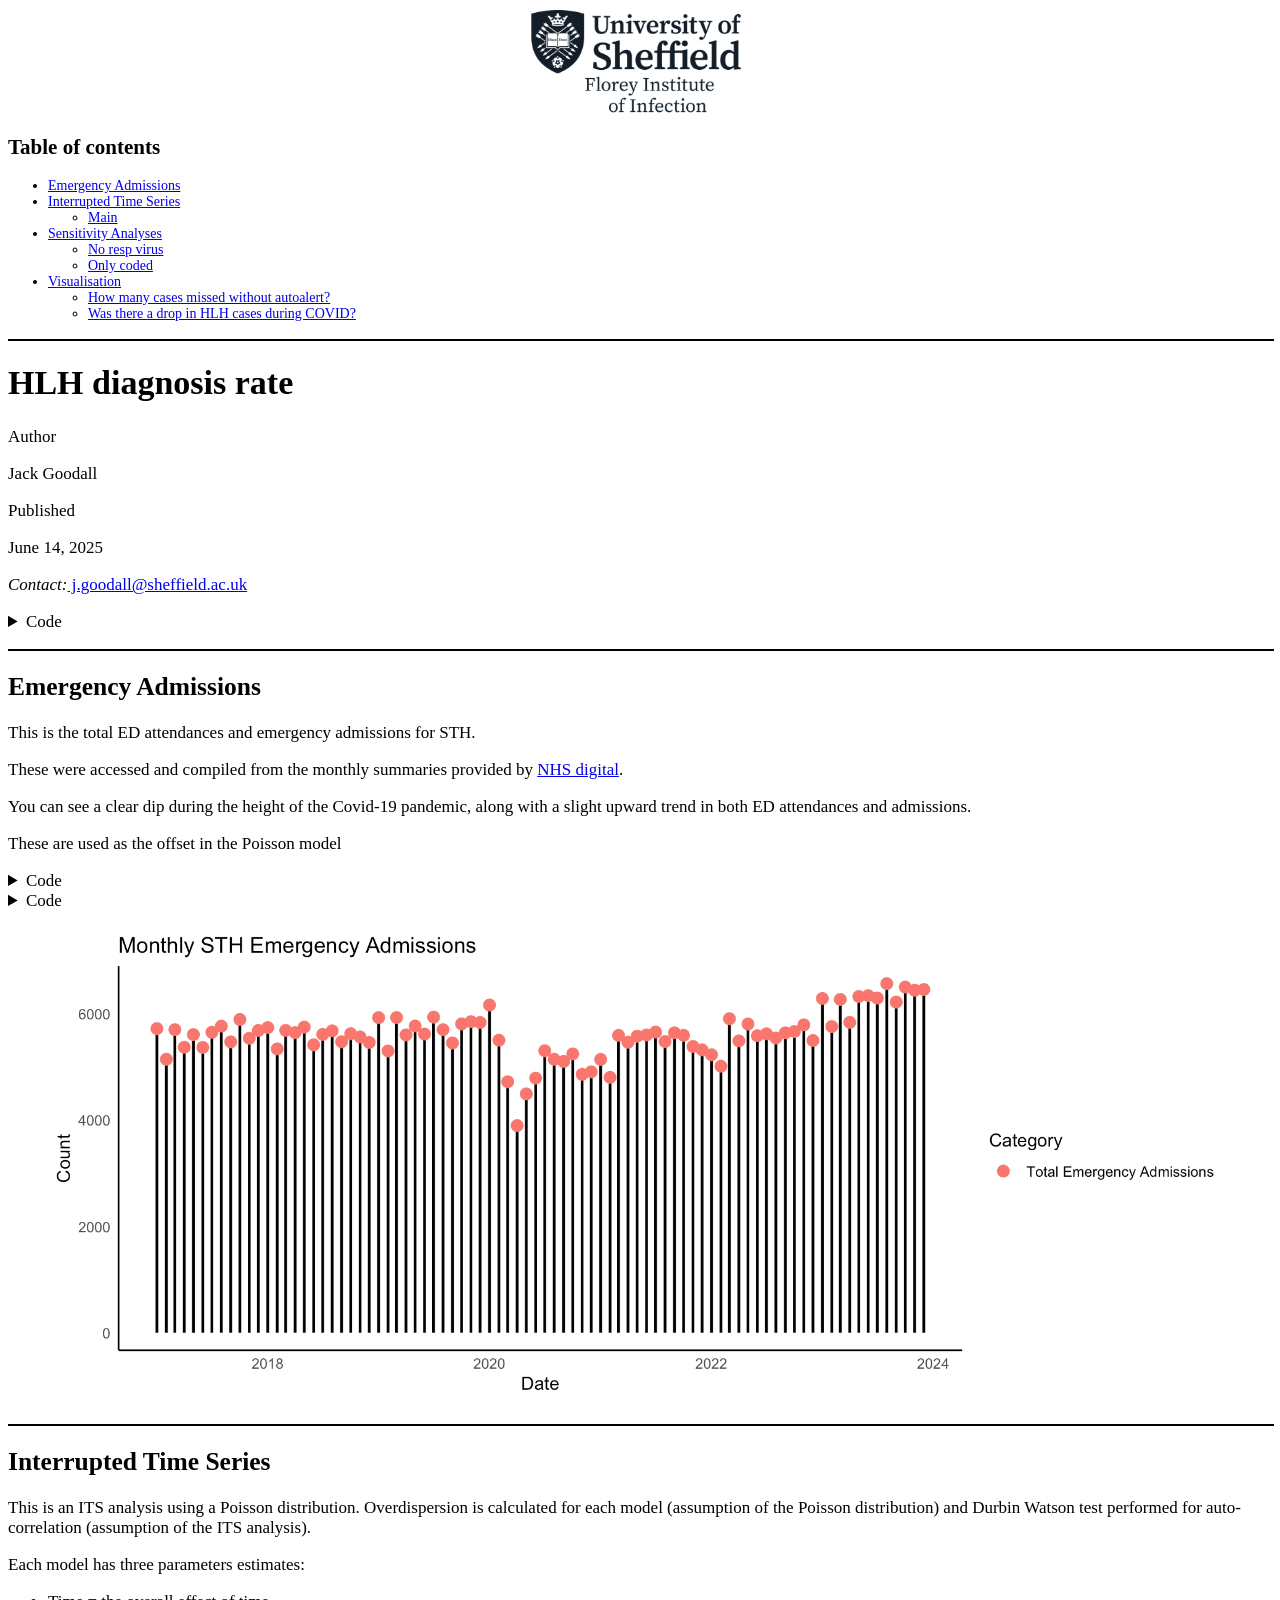
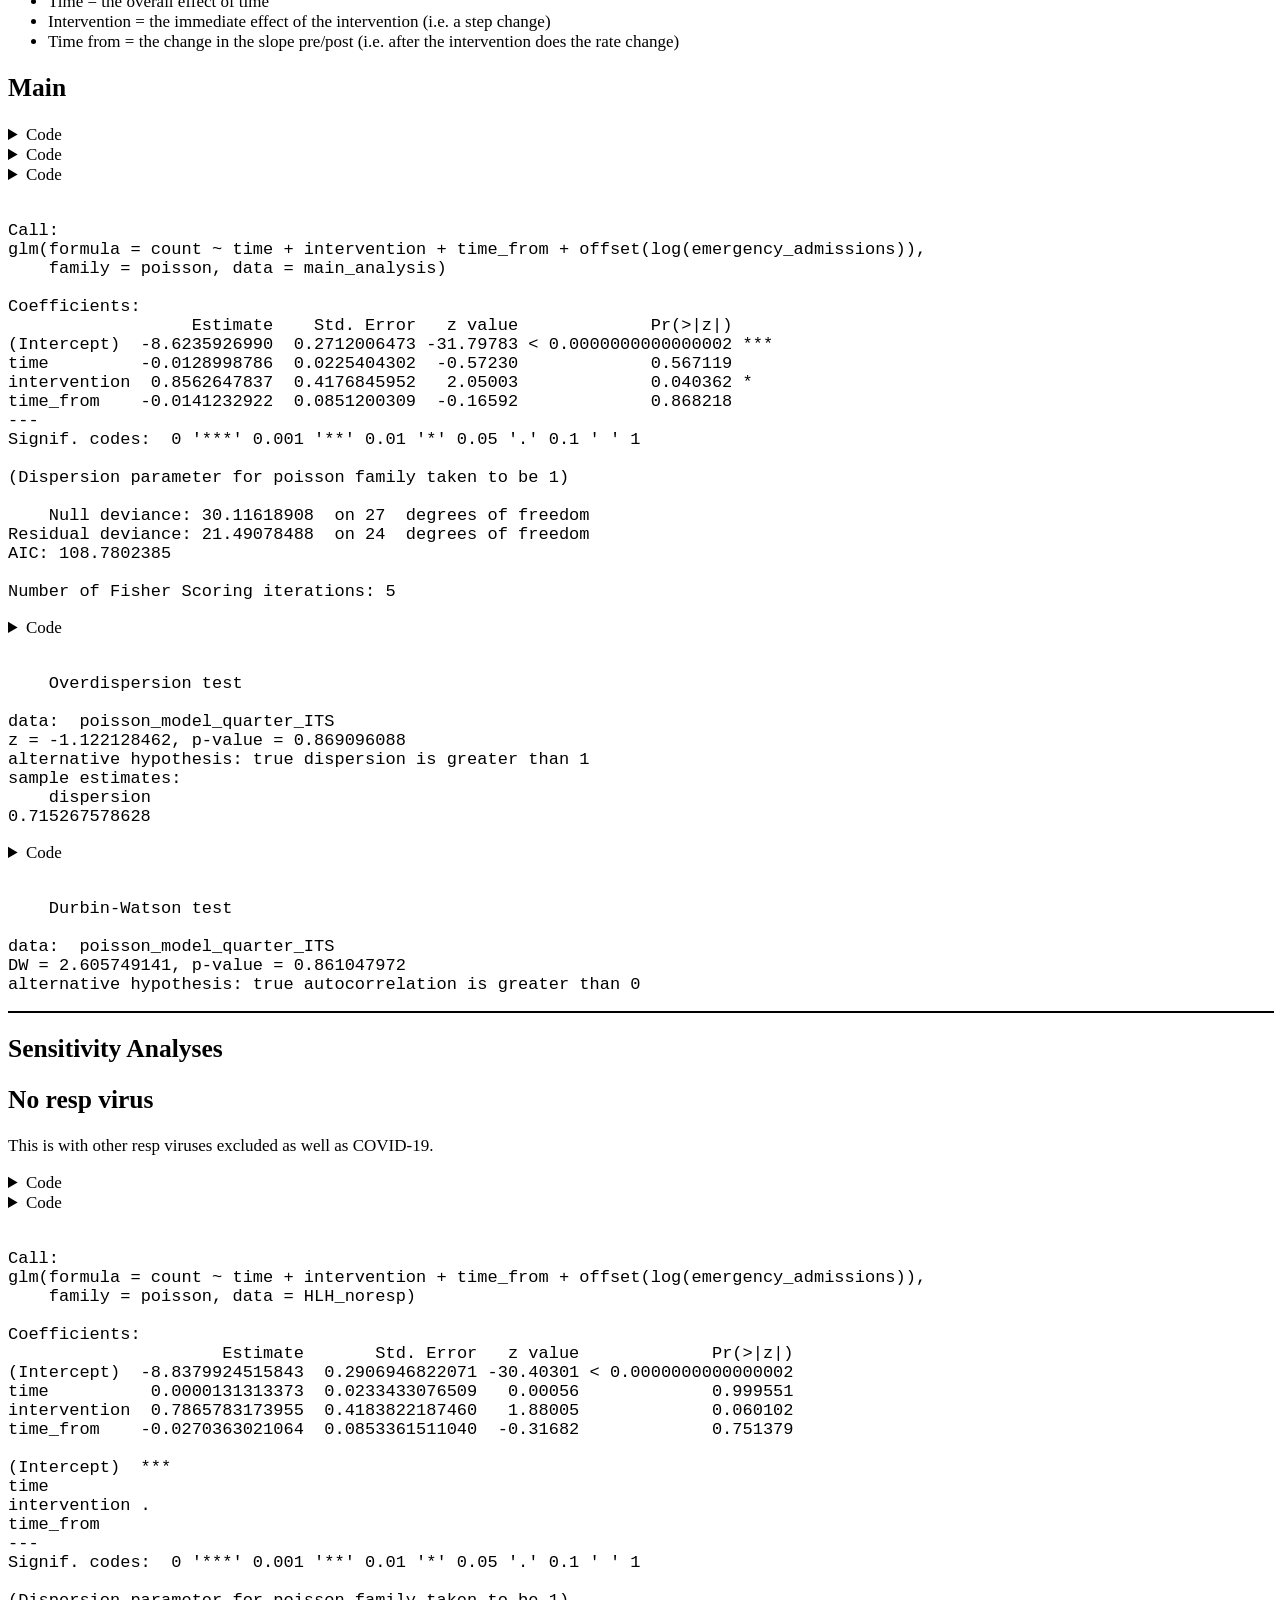
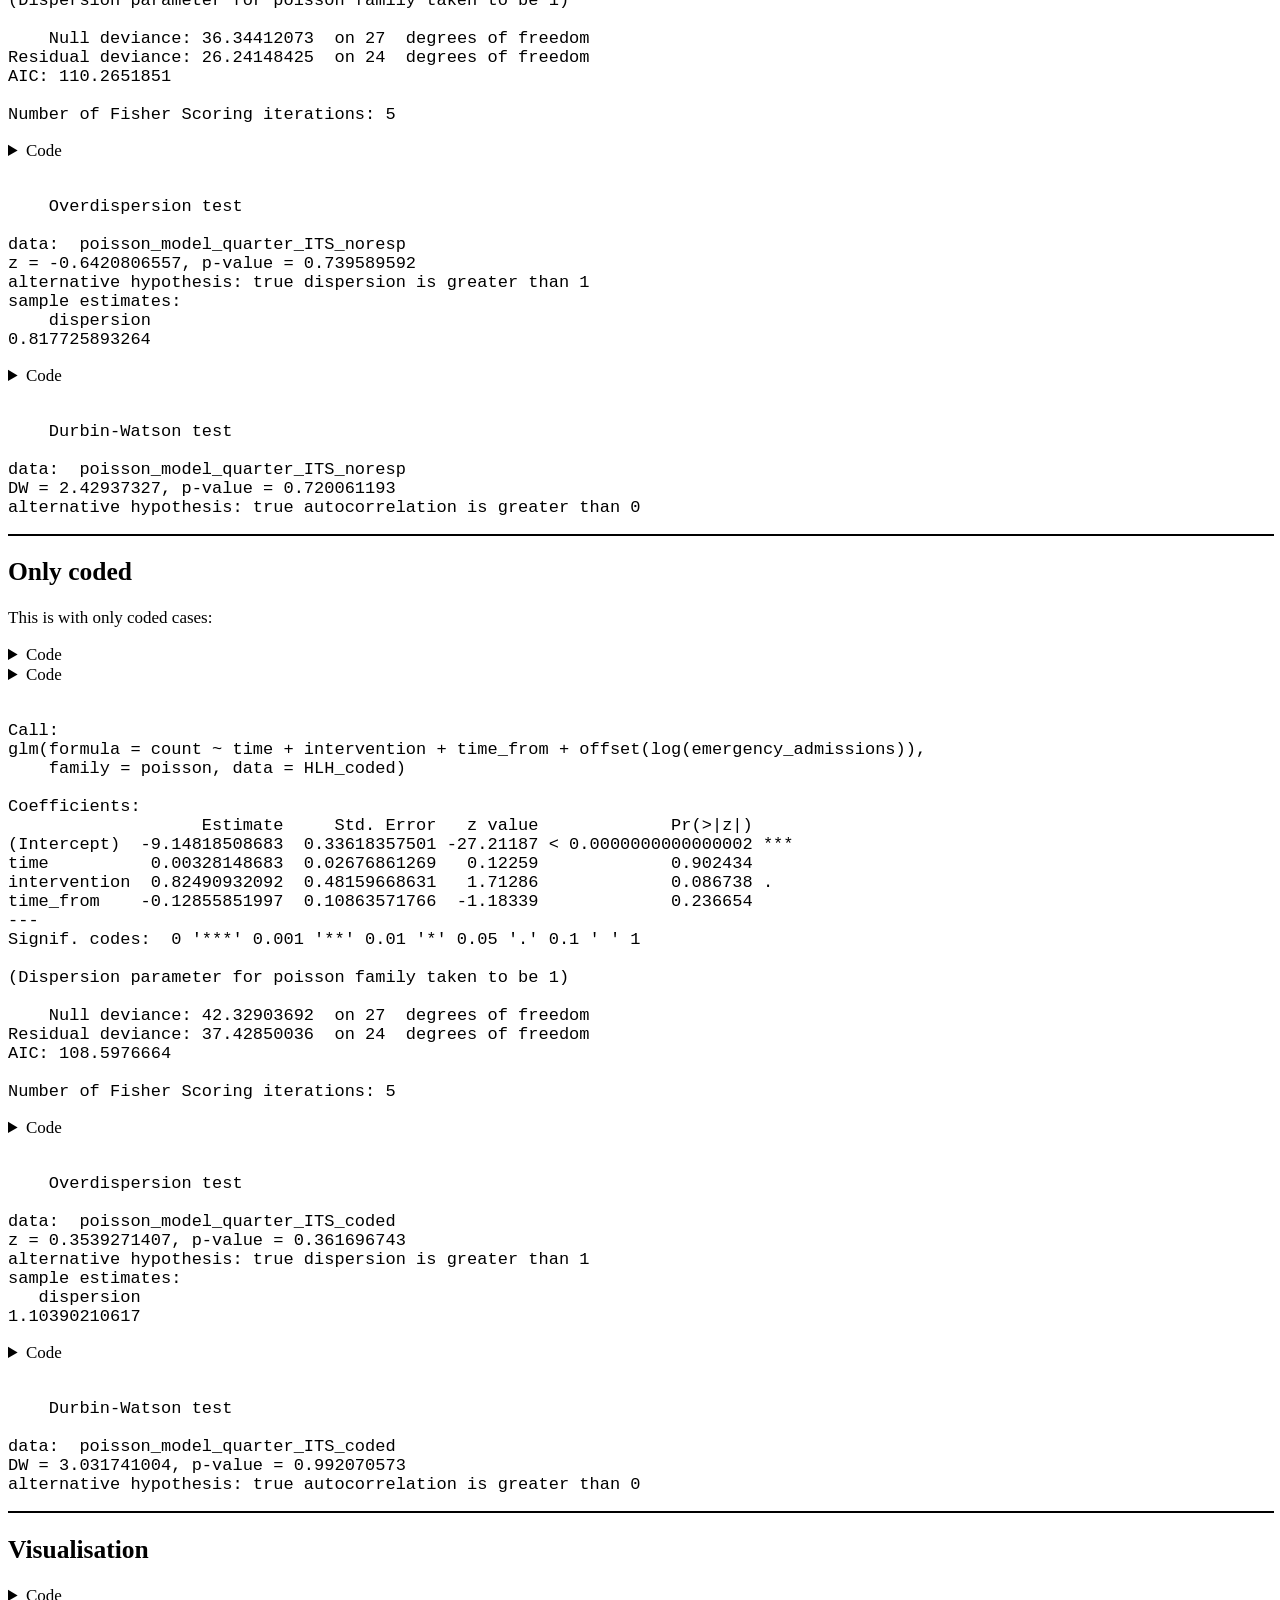
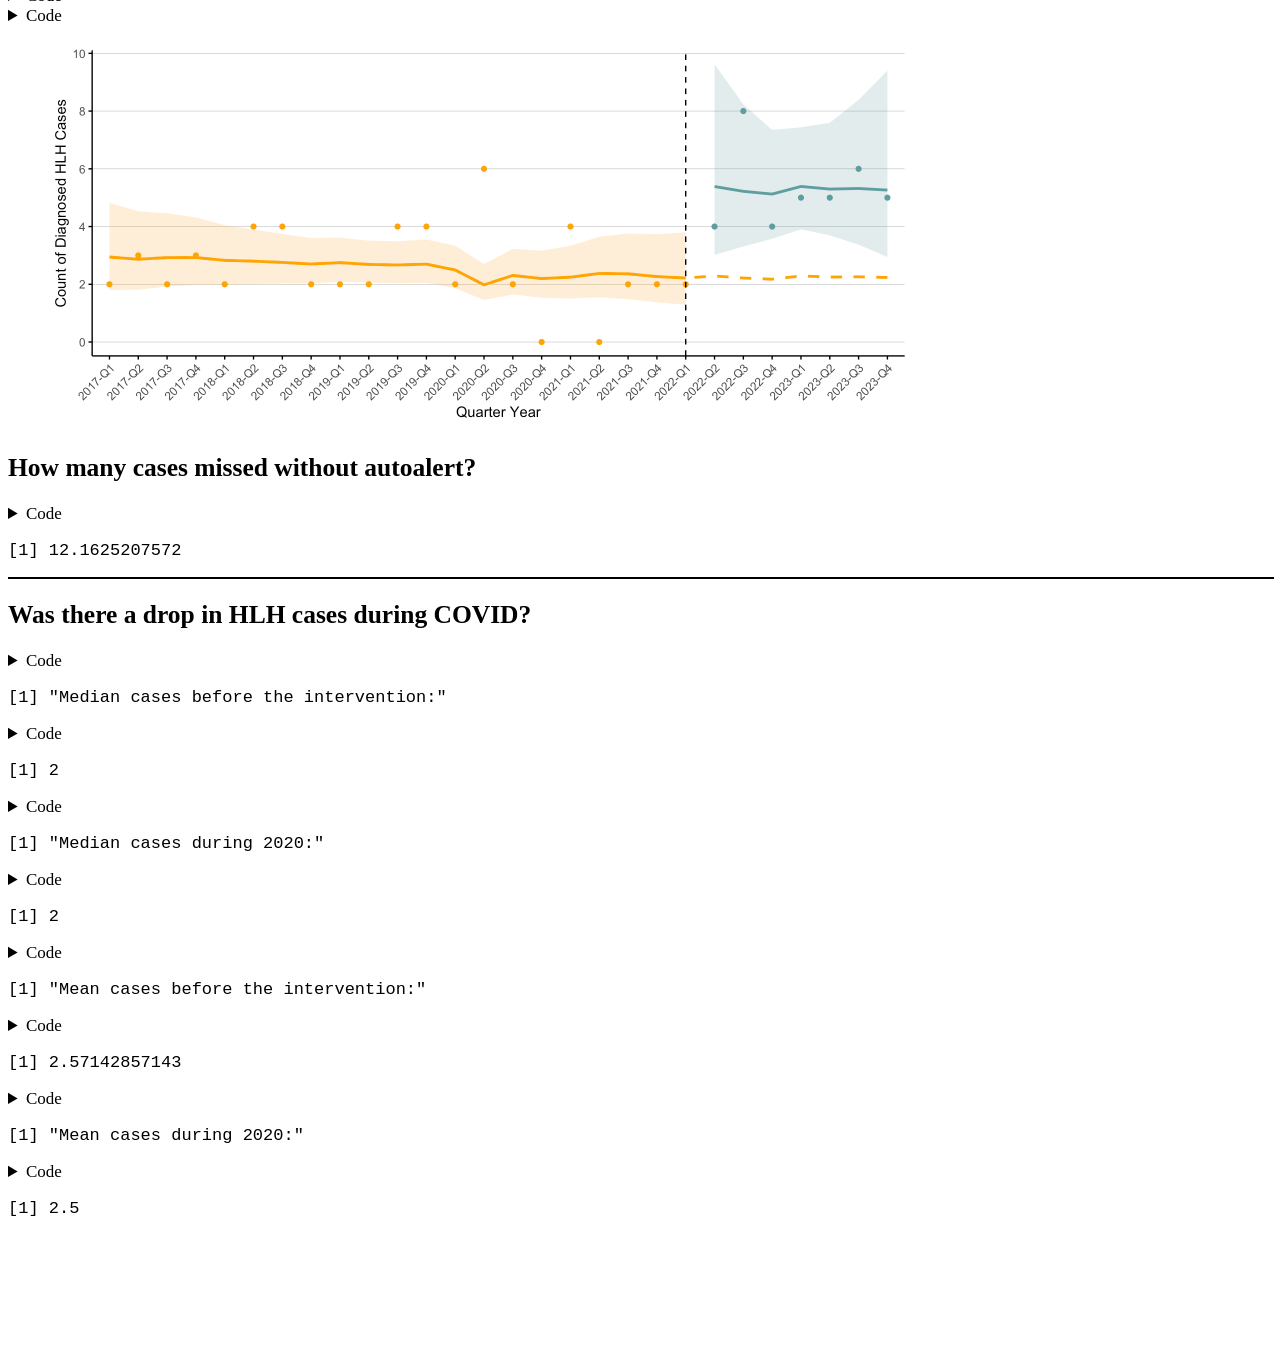
==== index.html @ 4e2ee5c6 "add index.html" ====
<!DOCTYPE html>
<html xmlns="http://www.w3.org/1999/xhtml" lang="en" xml:lang="en"><head>

<meta charset="utf-8">
<meta name="generator" content="quarto-1.5.57">

<meta name="viewport" content="width=device-width, initial-scale=1.0, user-scalable=yes">

<meta name="author" content="Jack Goodall">
<meta name="dcterms.date" content="2025-06-14">

<title>HLH diagnosis rate</title>
<style>
code{white-space: pre-wrap;}
span.smallcaps{font-variant: small-caps;}
div.columns{display: flex; gap: min(4vw, 1.5em);}
div.column{flex: auto; overflow-x: auto;}
div.hanging-indent{margin-left: 1.5em; text-indent: -1.5em;}
ul.task-list{list-style: none;}
ul.task-list li input[type="checkbox"] {
  width: 0.8em;
  margin: 0 0.8em 0.2em -1em; /* quarto-specific, see https://github.com/quarto-dev/quarto-cli/issues/4556 */ 
  vertical-align: middle;
}
/* CSS for syntax highlighting */
pre > code.sourceCode { white-space: pre; position: relative; }
pre > code.sourceCode > span { line-height: 1.25; }
pre > code.sourceCode > span:empty { height: 1.2em; }
.sourceCode { overflow: visible; }
code.sourceCode > span { color: inherit; text-decoration: inherit; }
div.sourceCode { margin: 1em 0; }
pre.sourceCode { margin: 0; }
@media screen {
div.sourceCode { overflow: auto; }
}
@media print {
pre > code.sourceCode { white-space: pre-wrap; }
pre > code.sourceCode > span { display: inline-block; text-indent: -5em; padding-left: 5em; }
}
pre.numberSource code
  { counter-reset: source-line 0; }
pre.numberSource code > span
  { position: relative; left: -4em; counter-increment: source-line; }
pre.numberSource code > span > a:first-child::before
  { content: counter(source-line);
    position: relative; left: -1em; text-align: right; vertical-align: baseline;
    border: none; display: inline-block;
    -webkit-touch-callout: none; -webkit-user-select: none;
    -khtml-user-select: none; -moz-user-select: none;
    -ms-user-select: none; user-select: none;
    padding: 0 4px; width: 4em;
  }
pre.numberSource { margin-left: 3em;  padding-left: 4px; }
div.sourceCode
  {   }
@media screen {
pre > code.sourceCode > span > a:first-child::before { text-decoration: underline; }
}
</style>


<script src="index_files/libs/clipboard/clipboard.min.js"></script>
<script src="index_files/libs/quarto-html/quarto.js"></script>
<script src="index_files/libs/quarto-html/popper.min.js"></script>
<script src="index_files/libs/quarto-html/tippy.umd.min.js"></script>
<script src="index_files/libs/quarto-html/anchor.min.js"></script>
<link href="index_files/libs/quarto-html/tippy.css" rel="stylesheet">
<link href="index_files/libs/quarto-html/quarto-syntax-highlighting.css" rel="stylesheet" id="quarto-text-highlighting-styles">
<script src="index_files/libs/bootstrap/bootstrap.min.js"></script>
<link href="index_files/libs/bootstrap/bootstrap-icons.css" rel="stylesheet">
<link href="index_files/libs/bootstrap/bootstrap.min.css" rel="stylesheet" id="quarto-bootstrap" data-mode="light">


<link rel="stylesheet" href="setup/style.css">
</head>

<body>

<div id="quarto-content" class="page-columns page-rows-contents page-layout-article">
<div id="quarto-margin-sidebar" class="sidebar margin-sidebar">
  <nav id="TOC" role="doc-toc" class="toc-active">
    <h2 id="toc-title">Table of contents</h2>
   
  <ul>
  <li><a href="#emergency-admissions" id="toc-emergency-admissions" class="nav-link active" data-scroll-target="#emergency-admissions">Emergency Admissions</a></li>
  <li><a href="#interrupted-time-series" id="toc-interrupted-time-series" class="nav-link" data-scroll-target="#interrupted-time-series">Interrupted Time Series</a>
  <ul>
  <li><a href="#main" id="toc-main" class="nav-link" data-scroll-target="#main">Main</a></li>
  </ul></li>
  <li><a href="#sensitivity-analyses" id="toc-sensitivity-analyses" class="nav-link" data-scroll-target="#sensitivity-analyses">Sensitivity Analyses</a>
  <ul>
  <li><a href="#no-resp-virus" id="toc-no-resp-virus" class="nav-link" data-scroll-target="#no-resp-virus">No resp virus</a></li>
  <li><a href="#only-coded" id="toc-only-coded" class="nav-link" data-scroll-target="#only-coded">Only coded</a></li>
  </ul></li>
  <li><a href="#visualisation" id="toc-visualisation" class="nav-link" data-scroll-target="#visualisation">Visualisation</a>
  <ul>
  <li><a href="#how-many-cases-missed-without-autoalert" id="toc-how-many-cases-missed-without-autoalert" class="nav-link" data-scroll-target="#how-many-cases-missed-without-autoalert">How many cases missed without autoalert?</a></li>
  <li><a href="#was-there-a-drop-in-hlh-cases-during-covid" id="toc-was-there-a-drop-in-hlh-cases-during-covid" class="nav-link" data-scroll-target="#was-there-a-drop-in-hlh-cases-during-covid">Was there a drop in HLH cases during COVID?</a></li>
  </ul></li>
  </ul>
</nav>
</div>
<main class="content" id="quarto-document-content">

<header id="title-block-header" class="quarto-title-block default">
<div class="quarto-title">
<h1 class="title">HLH diagnosis rate</h1>
</div>



<div class="quarto-title-meta">

    <div>
    <div class="quarto-title-meta-heading">Author</div>
    <div class="quarto-title-meta-contents">
             <p>Jack Goodall </p>
          </div>
  </div>
    
    <div>
    <div class="quarto-title-meta-heading">Published</div>
    <div class="quarto-title-meta-contents">
      <p class="date">June 14, 2025</p>
    </div>
  </div>
  
    
  </div>
  


</header>


<p><em>Contact:</em><a href="mailto:j.goodall@sheffield.ac.uk?subject=Frequentist%20Step%20pneumoniae"> j.goodall@sheffield.ac.uk</a></p>
<div class="cell">
<details class="code-fold">
<summary>Code</summary>
<div class="sourceCode cell-code" id="cb1"><pre class="sourceCode r code-with-copy"><code class="sourceCode r"><span id="cb1-1"><a href="#cb1-1" aria-hidden="true" tabindex="-1"></a><span class="co"># Set global ggplot theme</span></span>
<span id="cb1-2"><a href="#cb1-2" aria-hidden="true" tabindex="-1"></a><span class="fu">theme_set</span>(</span>
<span id="cb1-3"><a href="#cb1-3" aria-hidden="true" tabindex="-1"></a>  <span class="fu">theme_minimal</span>() <span class="sc">+</span></span>
<span id="cb1-4"><a href="#cb1-4" aria-hidden="true" tabindex="-1"></a>    <span class="fu">theme</span>(</span>
<span id="cb1-5"><a href="#cb1-5" aria-hidden="true" tabindex="-1"></a>      <span class="at">panel.grid.major =</span> <span class="fu">element_blank</span>(), <span class="co"># Remove the large grid lines</span></span>
<span id="cb1-6"><a href="#cb1-6" aria-hidden="true" tabindex="-1"></a>      <span class="at">panel.grid.minor =</span> <span class="fu">element_blank</span>(), <span class="co"># Remove the small grid lines</span></span>
<span id="cb1-7"><a href="#cb1-7" aria-hidden="true" tabindex="-1"></a>      <span class="at">panel.background =</span> <span class="fu">element_blank</span>(), <span class="co"># Remove the back ground</span></span>
<span id="cb1-8"><a href="#cb1-8" aria-hidden="true" tabindex="-1"></a>      <span class="at">axis.line =</span> <span class="fu">element_line</span>(<span class="at">colour =</span> <span class="st">"black"</span>) <span class="co"># Add a more solid axis line</span></span>
<span id="cb1-9"><a href="#cb1-9" aria-hidden="true" tabindex="-1"></a>    ))</span></code><button title="Copy to Clipboard" class="code-copy-button"><i class="bi"></i></button></pre></div>
</details>
</div>
<section id="emergency-admissions" class="level1">
<h1>Emergency Admissions</h1>
<p>This is the total ED attendances and emergency admissions for STH.</p>
<p>These were accessed and compiled from the monthly summaries provided by <a href="https://www.england.nhs.uk/statistics/statistical-work-areas/ae-waiting-times-and-activity/">NHS digital</a>.</p>
<p>You can see a clear dip during the height of the Covid-19 pandemic, along with a slight upward trend in both ED attendances and admissions.</p>
<p>These are used as the offset in the Poisson model</p>
<div class="cell">
<details class="code-fold">
<summary>Code</summary>
<div class="sourceCode cell-code" id="cb2"><pre class="sourceCode r code-with-copy"><code class="sourceCode r"><span id="cb2-1"><a href="#cb2-1" aria-hidden="true" tabindex="-1"></a>STH_attendance <span class="ot">&lt;-</span> <span class="fu">read_csv</span>(<span class="st">"data/STH_attendance.csv"</span>, </span>
<span id="cb2-2"><a href="#cb2-2" aria-hidden="true" tabindex="-1"></a>    <span class="at">col_types =</span> <span class="fu">cols</span>(<span class="at">Total_Emergency_Admissions =</span> <span class="fu">col_number</span>(), </span>
<span id="cb2-3"><a href="#cb2-3" aria-hidden="true" tabindex="-1"></a>        <span class="at">Total_Attendances =</span> <span class="fu">col_number</span>(), </span>
<span id="cb2-4"><a href="#cb2-4" aria-hidden="true" tabindex="-1"></a>        <span class="at">Month =</span> <span class="fu">col_number</span>(), <span class="at">Year =</span> <span class="fu">col_number</span>(), </span>
<span id="cb2-5"><a href="#cb2-5" aria-hidden="true" tabindex="-1"></a>        <span class="at">Date =</span> <span class="fu">col_date</span>(<span class="at">format =</span> <span class="st">"%d/%m/%Y"</span>)))</span>
<span id="cb2-6"><a href="#cb2-6" aria-hidden="true" tabindex="-1"></a></span>
<span id="cb2-7"><a href="#cb2-7" aria-hidden="true" tabindex="-1"></a><span class="co"># Pivoting the data to long format</span></span>
<span id="cb2-8"><a href="#cb2-8" aria-hidden="true" tabindex="-1"></a>STH_attendance_long <span class="ot">&lt;-</span> STH_attendance <span class="sc">%&gt;%</span></span>
<span id="cb2-9"><a href="#cb2-9" aria-hidden="true" tabindex="-1"></a>    <span class="fu">mutate</span>(<span class="st">"Total Emergency Admissions"</span> <span class="ot">=</span> Total_Emergency_Admissions,</span>
<span id="cb2-10"><a href="#cb2-10" aria-hidden="true" tabindex="-1"></a>         <span class="st">"Total ED Attendances"</span> <span class="ot">=</span> Total_Attendances) <span class="sc">%&gt;%</span></span>
<span id="cb2-11"><a href="#cb2-11" aria-hidden="true" tabindex="-1"></a>  plotly<span class="sc">::</span><span class="fu">select</span>(Date, <span class="st">"Total Emergency Admissions"</span>) <span class="sc">%&gt;%</span></span>
<span id="cb2-12"><a href="#cb2-12" aria-hidden="true" tabindex="-1"></a>  <span class="fu">pivot_longer</span>(<span class="at">cols =</span> <span class="fu">c</span>(<span class="st">"Total Emergency Admissions"</span>),</span>
<span id="cb2-13"><a href="#cb2-13" aria-hidden="true" tabindex="-1"></a>               <span class="at">names_to =</span> <span class="st">"name"</span>,</span>
<span id="cb2-14"><a href="#cb2-14" aria-hidden="true" tabindex="-1"></a>               <span class="at">values_to =</span> <span class="st">"count"</span>)</span></code><button title="Copy to Clipboard" class="code-copy-button"><i class="bi"></i></button></pre></div>
</details>
</div>
<div class="cell">
<details class="code-fold">
<summary>Code</summary>
<div class="sourceCode cell-code" id="cb3"><pre class="sourceCode r code-with-copy"><code class="sourceCode r"><span id="cb3-1"><a href="#cb3-1" aria-hidden="true" tabindex="-1"></a>STH_attendance_long <span class="sc">%&gt;%</span></span>
<span id="cb3-2"><a href="#cb3-2" aria-hidden="true" tabindex="-1"></a><span class="fu">ggplot</span>(<span class="fu">aes</span>(<span class="at">x =</span> Date, <span class="at">y =</span> count, <span class="at">colour =</span> name)) <span class="sc">+</span> </span>
<span id="cb3-3"><a href="#cb3-3" aria-hidden="true" tabindex="-1"></a>  <span class="fu">geom_segment</span>(<span class="fu">aes</span>(<span class="at">x =</span> Date, <span class="at">xend =</span> Date, <span class="at">y =</span> <span class="dv">0</span>, <span class="at">yend =</span> count), </span>
<span id="cb3-4"><a href="#cb3-4" aria-hidden="true" tabindex="-1"></a>               <span class="at">color =</span> <span class="st">"black"</span>, <span class="at">size =</span> <span class="fl">0.8</span>) <span class="sc">+</span>  <span class="co"># Vertical lines</span></span>
<span id="cb3-5"><a href="#cb3-5" aria-hidden="true" tabindex="-1"></a>  <span class="fu">geom_point</span>(<span class="at">size =</span> <span class="dv">3</span>) <span class="sc">+</span>  <span class="co"># Dots at the data points, color mapped to `name`</span></span>
<span id="cb3-6"><a href="#cb3-6" aria-hidden="true" tabindex="-1"></a>  <span class="fu">labs</span>(<span class="at">title =</span> <span class="st">"Monthly STH Emergency Admissions"</span>,</span>
<span id="cb3-7"><a href="#cb3-7" aria-hidden="true" tabindex="-1"></a>       <span class="at">x =</span> <span class="st">"Date"</span>,</span>
<span id="cb3-8"><a href="#cb3-8" aria-hidden="true" tabindex="-1"></a>       <span class="at">y =</span> <span class="st">"Count"</span>,</span>
<span id="cb3-9"><a href="#cb3-9" aria-hidden="true" tabindex="-1"></a>       <span class="at">colour =</span> <span class="st">"Category"</span>)</span></code><button title="Copy to Clipboard" class="code-copy-button"><i class="bi"></i></button></pre></div>
</details>
<div class="cell-output-display">
<div>
<figure class="figure">
<p><img src="index_files/figure-html/STH-emergency-admissions-plot-1.png" class="img-fluid figure-img" style="width:100.0%"></p>
</figure>
</div>
</div>
</div>
</section>
<section id="interrupted-time-series" class="level1">
<h1>Interrupted Time Series</h1>
<p>This is an ITS analysis using a Poisson distribution. Overdispersion is calculated for each model (assumption of the Poisson distribution) and Durbin Watson test performed for auto-correlation (assumption of the ITS analysis).</p>
<p>Each model has three parameters estimates:</p>
<ul>
<li>Time = the overall effect of time</li>
<li>Intervention = the immediate effect of the intervention (i.e.&nbsp;a step change)</li>
<li>Time from = the change in the slope pre/post (i.e.&nbsp;after the intervention does the rate change)</li>
</ul>
<section id="main" class="level2">
<h2 class="anchored" data-anchor-id="main">Main</h2>
<div class="cell">
<details class="code-fold">
<summary>Code</summary>
<div class="sourceCode cell-code" id="cb4"><pre class="sourceCode r code-with-copy"><code class="sourceCode r"><span id="cb4-1"><a href="#cb4-1" aria-hidden="true" tabindex="-1"></a><span class="co"># Add year quarters</span></span>
<span id="cb4-2"><a href="#cb4-2" aria-hidden="true" tabindex="-1"></a>STH_attendance_quarter <span class="ot">&lt;-</span> STH_attendance <span class="sc">%&gt;%</span></span>
<span id="cb4-3"><a href="#cb4-3" aria-hidden="true" tabindex="-1"></a>  <span class="fu">mutate</span>(</span>
<span id="cb4-4"><a href="#cb4-4" aria-hidden="true" tabindex="-1"></a>    <span class="co"># Calculate the three-month interval</span></span>
<span id="cb4-5"><a href="#cb4-5" aria-hidden="true" tabindex="-1"></a>    <span class="at">quarter_year =</span> <span class="fu">case_when</span>(</span>
<span id="cb4-6"><a href="#cb4-6" aria-hidden="true" tabindex="-1"></a>      Month <span class="sc">%in%</span> <span class="fu">c</span>(<span class="dv">1</span>, <span class="dv">2</span>, <span class="dv">3</span>) <span class="sc">~</span> <span class="fu">paste0</span>(Year, <span class="st">"-Q1"</span>),</span>
<span id="cb4-7"><a href="#cb4-7" aria-hidden="true" tabindex="-1"></a>      Month <span class="sc">%in%</span> <span class="fu">c</span>(<span class="dv">4</span>, <span class="dv">5</span>, <span class="dv">6</span>) <span class="sc">~</span> <span class="fu">paste0</span>(Year, <span class="st">"-Q2"</span>),</span>
<span id="cb4-8"><a href="#cb4-8" aria-hidden="true" tabindex="-1"></a>      Month <span class="sc">%in%</span> <span class="fu">c</span>(<span class="dv">7</span>, <span class="dv">8</span>, <span class="dv">9</span>) <span class="sc">~</span> <span class="fu">paste0</span>(Year, <span class="st">"-Q3"</span>),</span>
<span id="cb4-9"><a href="#cb4-9" aria-hidden="true" tabindex="-1"></a>      Month <span class="sc">%in%</span> <span class="fu">c</span>(<span class="dv">10</span>, <span class="dv">11</span>, <span class="dv">12</span>) <span class="sc">~</span> <span class="fu">paste0</span>(Year, <span class="st">"-Q4"</span>)</span>
<span id="cb4-10"><a href="#cb4-10" aria-hidden="true" tabindex="-1"></a>    )</span>
<span id="cb4-11"><a href="#cb4-11" aria-hidden="true" tabindex="-1"></a>  ) <span class="sc">%&gt;%</span></span>
<span id="cb4-12"><a href="#cb4-12" aria-hidden="true" tabindex="-1"></a>  <span class="fu">group_by</span>(quarter_year) <span class="sc">%&gt;%</span></span>
<span id="cb4-13"><a href="#cb4-13" aria-hidden="true" tabindex="-1"></a>  <span class="fu">summarise</span>(<span class="at">emergency_admissions =</span> <span class="fu">sum</span>(Total_Emergency_Admissions)) <span class="sc">%&gt;%</span></span>
<span id="cb4-14"><a href="#cb4-14" aria-hidden="true" tabindex="-1"></a>  <span class="fu">ungroup</span>()</span></code><button title="Copy to Clipboard" class="code-copy-button"><i class="bi"></i></button></pre></div>
</details>
</div>
<div class="cell">
<details class="code-fold">
<summary>Code</summary>
<div class="sourceCode cell-code" id="cb5"><pre class="sourceCode r code-with-copy"><code class="sourceCode r"><span id="cb5-1"><a href="#cb5-1" aria-hidden="true" tabindex="-1"></a>main_analysis <span class="ot">&lt;-</span> <span class="fu">read.csv</span>(<span class="st">"data/main_analysis.csv"</span>)</span>
<span id="cb5-2"><a href="#cb5-2" aria-hidden="true" tabindex="-1"></a></span>
<span id="cb5-3"><a href="#cb5-3" aria-hidden="true" tabindex="-1"></a>main_analysis <span class="ot">&lt;-</span> STH_attendance_quarter <span class="sc">%&gt;%</span></span>
<span id="cb5-4"><a href="#cb5-4" aria-hidden="true" tabindex="-1"></a>  <span class="fu">inner_join</span>(main_analysis, <span class="fu">join_by</span>(quarter_year)) </span></code><button title="Copy to Clipboard" class="code-copy-button"><i class="bi"></i></button></pre></div>
</details>
</div>
<div class="cell">
<details class="code-fold">
<summary>Code</summary>
<div class="sourceCode cell-code" id="cb6"><pre class="sourceCode r code-with-copy"><code class="sourceCode r"><span id="cb6-1"><a href="#cb6-1" aria-hidden="true" tabindex="-1"></a>poisson_model_quarter_ITS <span class="ot">&lt;-</span> <span class="fu">glm</span>(</span>
<span id="cb6-2"><a href="#cb6-2" aria-hidden="true" tabindex="-1"></a>  count <span class="sc">~</span> time <span class="sc">+</span> </span>
<span id="cb6-3"><a href="#cb6-3" aria-hidden="true" tabindex="-1"></a>          intervention <span class="sc">+</span> </span>
<span id="cb6-4"><a href="#cb6-4" aria-hidden="true" tabindex="-1"></a>          time_from <span class="sc">+</span>  </span>
<span id="cb6-5"><a href="#cb6-5" aria-hidden="true" tabindex="-1"></a>  <span class="fu">offset</span>(<span class="fu">log</span>(emergency_admissions)),</span>
<span id="cb6-6"><a href="#cb6-6" aria-hidden="true" tabindex="-1"></a>  <span class="at">family =</span> poisson,</span>
<span id="cb6-7"><a href="#cb6-7" aria-hidden="true" tabindex="-1"></a>  <span class="at">data =</span> main_analysis</span>
<span id="cb6-8"><a href="#cb6-8" aria-hidden="true" tabindex="-1"></a>)</span>
<span id="cb6-9"><a href="#cb6-9" aria-hidden="true" tabindex="-1"></a></span>
<span id="cb6-10"><a href="#cb6-10" aria-hidden="true" tabindex="-1"></a><span class="fu">summary</span>(poisson_model_quarter_ITS)</span></code><button title="Copy to Clipboard" class="code-copy-button"><i class="bi"></i></button></pre></div>
</details>
<div class="cell-output cell-output-stdout">
<pre><code>
Call:
glm(formula = count ~ time + intervention + time_from + offset(log(emergency_admissions)), 
    family = poisson, data = main_analysis)

Coefficients:
                  Estimate    Std. Error   z value             Pr(&gt;|z|)    
(Intercept)  -8.6235926990  0.2712006473 -31.79783 &lt; 0.0000000000000002 ***
time         -0.0128998786  0.0225404302  -0.57230             0.567119    
intervention  0.8562647837  0.4176845952   2.05003             0.040362 *  
time_from    -0.0141232922  0.0851200309  -0.16592             0.868218    
---
Signif. codes:  0 '***' 0.001 '**' 0.01 '*' 0.05 '.' 0.1 ' ' 1

(Dispersion parameter for poisson family taken to be 1)

    Null deviance: 30.11618908  on 27  degrees of freedom
Residual deviance: 21.49078488  on 24  degrees of freedom
AIC: 108.7802385

Number of Fisher Scoring iterations: 5</code></pre>
</div>
<details class="code-fold">
<summary>Code</summary>
<div class="sourceCode cell-code" id="cb8"><pre class="sourceCode r code-with-copy"><code class="sourceCode r"><span id="cb8-1"><a href="#cb8-1" aria-hidden="true" tabindex="-1"></a><span class="fu">dispersiontest</span>(poisson_model_quarter_ITS)</span></code><button title="Copy to Clipboard" class="code-copy-button"><i class="bi"></i></button></pre></div>
</details>
<div class="cell-output cell-output-stdout">
<pre><code>
    Overdispersion test

data:  poisson_model_quarter_ITS
z = -1.122128462, p-value = 0.869096088
alternative hypothesis: true dispersion is greater than 1
sample estimates:
    dispersion 
0.715267578628 </code></pre>
</div>
<details class="code-fold">
<summary>Code</summary>
<div class="sourceCode cell-code" id="cb10"><pre class="sourceCode r code-with-copy"><code class="sourceCode r"><span id="cb10-1"><a href="#cb10-1" aria-hidden="true" tabindex="-1"></a><span class="fu">dwtest</span>(poisson_model_quarter_ITS)</span></code><button title="Copy to Clipboard" class="code-copy-button"><i class="bi"></i></button></pre></div>
</details>
<div class="cell-output cell-output-stdout">
<pre><code>
    Durbin-Watson test

data:  poisson_model_quarter_ITS
DW = 2.605749141, p-value = 0.861047972
alternative hypothesis: true autocorrelation is greater than 0</code></pre>
</div>
</div>
</section>
</section>
<section id="sensitivity-analyses" class="level1">
<h1>Sensitivity Analyses</h1>
<section id="no-resp-virus" class="level2">
<h2 class="anchored" data-anchor-id="no-resp-virus">No resp virus</h2>
<p>This is with other resp viruses excluded as well as COVID-19.</p>
<div class="cell">
<details class="code-fold">
<summary>Code</summary>
<div class="sourceCode cell-code" id="cb12"><pre class="sourceCode r code-with-copy"><code class="sourceCode r"><span id="cb12-1"><a href="#cb12-1" aria-hidden="true" tabindex="-1"></a><span class="co"># Import dataset</span></span>
<span id="cb12-2"><a href="#cb12-2" aria-hidden="true" tabindex="-1"></a>HLH_noresp <span class="ot">&lt;-</span> <span class="fu">read.csv</span>(<span class="at">file =</span> <span class="st">"data/HLH_noresp.csv"</span>)</span>
<span id="cb12-3"><a href="#cb12-3" aria-hidden="true" tabindex="-1"></a></span>
<span id="cb12-4"><a href="#cb12-4" aria-hidden="true" tabindex="-1"></a><span class="co"># add in the emergency admissions</span></span>
<span id="cb12-5"><a href="#cb12-5" aria-hidden="true" tabindex="-1"></a>HLH_noresp <span class="ot">&lt;-</span>  STH_attendance_quarter <span class="sc">%&gt;%</span></span>
<span id="cb12-6"><a href="#cb12-6" aria-hidden="true" tabindex="-1"></a>  <span class="fu">full_join</span>(HLH_noresp) </span></code><button title="Copy to Clipboard" class="code-copy-button"><i class="bi"></i></button></pre></div>
</details>
</div>
<div class="cell">
<details class="code-fold">
<summary>Code</summary>
<div class="sourceCode cell-code" id="cb13"><pre class="sourceCode r code-with-copy"><code class="sourceCode r"><span id="cb13-1"><a href="#cb13-1" aria-hidden="true" tabindex="-1"></a>poisson_model_quarter_ITS_noresp <span class="ot">&lt;-</span> <span class="fu">glm</span>(</span>
<span id="cb13-2"><a href="#cb13-2" aria-hidden="true" tabindex="-1"></a>  count <span class="sc">~</span> time <span class="sc">+</span> </span>
<span id="cb13-3"><a href="#cb13-3" aria-hidden="true" tabindex="-1"></a>          intervention <span class="sc">+</span> </span>
<span id="cb13-4"><a href="#cb13-4" aria-hidden="true" tabindex="-1"></a>          time_from <span class="sc">+</span>  </span>
<span id="cb13-5"><a href="#cb13-5" aria-hidden="true" tabindex="-1"></a>  <span class="fu">offset</span>(<span class="fu">log</span>(emergency_admissions)),</span>
<span id="cb13-6"><a href="#cb13-6" aria-hidden="true" tabindex="-1"></a>  <span class="at">family =</span> poisson,</span>
<span id="cb13-7"><a href="#cb13-7" aria-hidden="true" tabindex="-1"></a>  <span class="at">data =</span> HLH_noresp</span>
<span id="cb13-8"><a href="#cb13-8" aria-hidden="true" tabindex="-1"></a>)</span>
<span id="cb13-9"><a href="#cb13-9" aria-hidden="true" tabindex="-1"></a></span>
<span id="cb13-10"><a href="#cb13-10" aria-hidden="true" tabindex="-1"></a><span class="fu">summary</span>(poisson_model_quarter_ITS_noresp)</span></code><button title="Copy to Clipboard" class="code-copy-button"><i class="bi"></i></button></pre></div>
</details>
<div class="cell-output cell-output-stdout">
<pre><code>
Call:
glm(formula = count ~ time + intervention + time_from + offset(log(emergency_admissions)), 
    family = poisson, data = HLH_noresp)

Coefficients:
                     Estimate       Std. Error   z value             Pr(&gt;|z|)
(Intercept)  -8.8379924515843  0.2906946822071 -30.40301 &lt; 0.0000000000000002
time          0.0000131313373  0.0233433076509   0.00056             0.999551
intervention  0.7865783173955  0.4183822187460   1.88005             0.060102
time_from    -0.0270363021064  0.0853361511040  -0.31682             0.751379
                
(Intercept)  ***
time            
intervention .  
time_from       
---
Signif. codes:  0 '***' 0.001 '**' 0.01 '*' 0.05 '.' 0.1 ' ' 1

(Dispersion parameter for poisson family taken to be 1)

    Null deviance: 36.34412073  on 27  degrees of freedom
Residual deviance: 26.24148425  on 24  degrees of freedom
AIC: 110.2651851

Number of Fisher Scoring iterations: 5</code></pre>
</div>
<details class="code-fold">
<summary>Code</summary>
<div class="sourceCode cell-code" id="cb15"><pre class="sourceCode r code-with-copy"><code class="sourceCode r"><span id="cb15-1"><a href="#cb15-1" aria-hidden="true" tabindex="-1"></a><span class="fu">dispersiontest</span>(poisson_model_quarter_ITS_noresp)</span></code><button title="Copy to Clipboard" class="code-copy-button"><i class="bi"></i></button></pre></div>
</details>
<div class="cell-output cell-output-stdout">
<pre><code>
    Overdispersion test

data:  poisson_model_quarter_ITS_noresp
z = -0.6420806557, p-value = 0.739589592
alternative hypothesis: true dispersion is greater than 1
sample estimates:
    dispersion 
0.817725893264 </code></pre>
</div>
<details class="code-fold">
<summary>Code</summary>
<div class="sourceCode cell-code" id="cb17"><pre class="sourceCode r code-with-copy"><code class="sourceCode r"><span id="cb17-1"><a href="#cb17-1" aria-hidden="true" tabindex="-1"></a><span class="fu">dwtest</span>(poisson_model_quarter_ITS_noresp)</span></code><button title="Copy to Clipboard" class="code-copy-button"><i class="bi"></i></button></pre></div>
</details>
<div class="cell-output cell-output-stdout">
<pre><code>
    Durbin-Watson test

data:  poisson_model_quarter_ITS_noresp
DW = 2.42937327, p-value = 0.720061193
alternative hypothesis: true autocorrelation is greater than 0</code></pre>
</div>
</div>
</section>
<section id="only-coded" class="level2">
<h2 class="anchored" data-anchor-id="only-coded">Only coded</h2>
<p>This is with only coded cases:</p>
<div class="cell">
<details class="code-fold">
<summary>Code</summary>
<div class="sourceCode cell-code" id="cb19"><pre class="sourceCode r code-with-copy"><code class="sourceCode r"><span id="cb19-1"><a href="#cb19-1" aria-hidden="true" tabindex="-1"></a><span class="co"># Load data</span></span>
<span id="cb19-2"><a href="#cb19-2" aria-hidden="true" tabindex="-1"></a>HLH_coded <span class="ot">&lt;-</span> <span class="fu">read.csv</span>(<span class="st">"data/HLH_coded.csv"</span>)</span>
<span id="cb19-3"><a href="#cb19-3" aria-hidden="true" tabindex="-1"></a></span>
<span id="cb19-4"><a href="#cb19-4" aria-hidden="true" tabindex="-1"></a><span class="co"># Add in attendance data</span></span>
<span id="cb19-5"><a href="#cb19-5" aria-hidden="true" tabindex="-1"></a>HLH_coded <span class="ot">&lt;-</span>  STH_attendance_quarter <span class="sc">%&gt;%</span></span>
<span id="cb19-6"><a href="#cb19-6" aria-hidden="true" tabindex="-1"></a>  <span class="fu">full_join</span>(HLH_coded) </span></code><button title="Copy to Clipboard" class="code-copy-button"><i class="bi"></i></button></pre></div>
</details>
</div>
<div class="cell">
<details class="code-fold">
<summary>Code</summary>
<div class="sourceCode cell-code" id="cb20"><pre class="sourceCode r code-with-copy"><code class="sourceCode r"><span id="cb20-1"><a href="#cb20-1" aria-hidden="true" tabindex="-1"></a>poisson_model_quarter_ITS_coded <span class="ot">&lt;-</span> <span class="fu">glm</span>(</span>
<span id="cb20-2"><a href="#cb20-2" aria-hidden="true" tabindex="-1"></a>  count <span class="sc">~</span> time <span class="sc">+</span> </span>
<span id="cb20-3"><a href="#cb20-3" aria-hidden="true" tabindex="-1"></a>          intervention <span class="sc">+</span> </span>
<span id="cb20-4"><a href="#cb20-4" aria-hidden="true" tabindex="-1"></a>          time_from <span class="sc">+</span>  </span>
<span id="cb20-5"><a href="#cb20-5" aria-hidden="true" tabindex="-1"></a>  <span class="fu">offset</span>(<span class="fu">log</span>(emergency_admissions)),</span>
<span id="cb20-6"><a href="#cb20-6" aria-hidden="true" tabindex="-1"></a>  <span class="at">family =</span> poisson,</span>
<span id="cb20-7"><a href="#cb20-7" aria-hidden="true" tabindex="-1"></a>  <span class="at">data =</span> HLH_coded</span>
<span id="cb20-8"><a href="#cb20-8" aria-hidden="true" tabindex="-1"></a>)</span>
<span id="cb20-9"><a href="#cb20-9" aria-hidden="true" tabindex="-1"></a></span>
<span id="cb20-10"><a href="#cb20-10" aria-hidden="true" tabindex="-1"></a><span class="fu">summary</span>(poisson_model_quarter_ITS_coded)</span></code><button title="Copy to Clipboard" class="code-copy-button"><i class="bi"></i></button></pre></div>
</details>
<div class="cell-output cell-output-stdout">
<pre><code>
Call:
glm(formula = count ~ time + intervention + time_from + offset(log(emergency_admissions)), 
    family = poisson, data = HLH_coded)

Coefficients:
                   Estimate     Std. Error   z value             Pr(&gt;|z|)    
(Intercept)  -9.14818508683  0.33618357501 -27.21187 &lt; 0.0000000000000002 ***
time          0.00328148683  0.02676861269   0.12259             0.902434    
intervention  0.82490932092  0.48159668631   1.71286             0.086738 .  
time_from    -0.12855851997  0.10863571766  -1.18339             0.236654    
---
Signif. codes:  0 '***' 0.001 '**' 0.01 '*' 0.05 '.' 0.1 ' ' 1

(Dispersion parameter for poisson family taken to be 1)

    Null deviance: 42.32903692  on 27  degrees of freedom
Residual deviance: 37.42850036  on 24  degrees of freedom
AIC: 108.5976664

Number of Fisher Scoring iterations: 5</code></pre>
</div>
<details class="code-fold">
<summary>Code</summary>
<div class="sourceCode cell-code" id="cb22"><pre class="sourceCode r code-with-copy"><code class="sourceCode r"><span id="cb22-1"><a href="#cb22-1" aria-hidden="true" tabindex="-1"></a><span class="fu">dispersiontest</span>(poisson_model_quarter_ITS_coded)</span></code><button title="Copy to Clipboard" class="code-copy-button"><i class="bi"></i></button></pre></div>
</details>
<div class="cell-output cell-output-stdout">
<pre><code>
    Overdispersion test

data:  poisson_model_quarter_ITS_coded
z = 0.3539271407, p-value = 0.361696743
alternative hypothesis: true dispersion is greater than 1
sample estimates:
   dispersion 
1.10390210617 </code></pre>
</div>
<details class="code-fold">
<summary>Code</summary>
<div class="sourceCode cell-code" id="cb24"><pre class="sourceCode r code-with-copy"><code class="sourceCode r"><span id="cb24-1"><a href="#cb24-1" aria-hidden="true" tabindex="-1"></a><span class="fu">dwtest</span>(poisson_model_quarter_ITS_coded)</span></code><button title="Copy to Clipboard" class="code-copy-button"><i class="bi"></i></button></pre></div>
</details>
<div class="cell-output cell-output-stdout">
<pre><code>
    Durbin-Watson test

data:  poisson_model_quarter_ITS_coded
DW = 3.031741004, p-value = 0.992070573
alternative hypothesis: true autocorrelation is greater than 0</code></pre>
</div>
</div>
</section>
</section>
<section id="visualisation" class="level1">
<h1>Visualisation</h1>
<div class="cell">
<details class="code-fold">
<summary>Code</summary>
<div class="sourceCode cell-code" id="cb26"><pre class="sourceCode r code-with-copy"><code class="sourceCode r"><span id="cb26-1"><a href="#cb26-1" aria-hidden="true" tabindex="-1"></a>main_analysis <span class="ot">&lt;-</span> main_analysis <span class="sc">%&gt;%</span></span>
<span id="cb26-2"><a href="#cb26-2" aria-hidden="true" tabindex="-1"></a>  <span class="fu">mutate</span>(<span class="at">intervention_2 =</span> <span class="fu">case_when</span>(intervention <span class="sc">==</span> <span class="dv">0</span> <span class="sc">~</span> <span class="st">"Pre"</span>,</span>
<span id="cb26-3"><a href="#cb26-3" aria-hidden="true" tabindex="-1"></a>                                    intervention <span class="sc">==</span> <span class="dv">1</span> <span class="sc">~</span> <span class="st">"Post"</span>))</span>
<span id="cb26-4"><a href="#cb26-4" aria-hidden="true" tabindex="-1"></a></span>
<span id="cb26-5"><a href="#cb26-5" aria-hidden="true" tabindex="-1"></a><span class="co"># Get predictions with standard errors</span></span>
<span id="cb26-6"><a href="#cb26-6" aria-hidden="true" tabindex="-1"></a>preds <span class="ot">&lt;-</span> <span class="fu">predict</span>(poisson_model_quarter_ITS, <span class="at">newdata =</span> main_analysis, <span class="at">type =</span> <span class="st">"link"</span>, <span class="at">se.fit =</span> <span class="cn">TRUE</span>)</span>
<span id="cb26-7"><a href="#cb26-7" aria-hidden="true" tabindex="-1"></a></span>
<span id="cb26-8"><a href="#cb26-8" aria-hidden="true" tabindex="-1"></a><span class="co"># Convert standard errors to confidence intervals on response scale</span></span>
<span id="cb26-9"><a href="#cb26-9" aria-hidden="true" tabindex="-1"></a>main_analysis<span class="sc">$</span>poisson_pred <span class="ot">&lt;-</span> <span class="fu">exp</span>(preds<span class="sc">$</span>fit)  <span class="co"># Predicted mean</span></span>
<span id="cb26-10"><a href="#cb26-10" aria-hidden="true" tabindex="-1"></a>main_analysis<span class="sc">$</span>poisson_pred_lower <span class="ot">&lt;-</span> <span class="fu">exp</span>(preds<span class="sc">$</span>fit <span class="sc">-</span> <span class="fl">1.96</span> <span class="sc">*</span> preds<span class="sc">$</span>se.fit)  <span class="co"># Lower 95% CI</span></span>
<span id="cb26-11"><a href="#cb26-11" aria-hidden="true" tabindex="-1"></a>main_analysis<span class="sc">$</span>poisson_pred_upper <span class="ot">&lt;-</span> <span class="fu">exp</span>(preds<span class="sc">$</span>fit <span class="sc">+</span> <span class="fl">1.96</span> <span class="sc">*</span> preds<span class="sc">$</span>se.fit)  <span class="co"># Upper 95% CI</span></span>
<span id="cb26-12"><a href="#cb26-12" aria-hidden="true" tabindex="-1"></a></span>
<span id="cb26-13"><a href="#cb26-13" aria-hidden="true" tabindex="-1"></a><span class="co"># Generate counterfactual (predictions assuming no intervention)</span></span>
<span id="cb26-14"><a href="#cb26-14" aria-hidden="true" tabindex="-1"></a>main_analysis_no_intervention <span class="ot">&lt;-</span> main_analysis</span>
<span id="cb26-15"><a href="#cb26-15" aria-hidden="true" tabindex="-1"></a>main_analysis_no_intervention<span class="sc">$</span>intervention <span class="ot">&lt;-</span> <span class="dv">0</span>  <span class="co"># Set intervention to 0 for counterfactual</span></span>
<span id="cb26-16"><a href="#cb26-16" aria-hidden="true" tabindex="-1"></a>preds_no_intervention <span class="ot">&lt;-</span> <span class="fu">predict</span>(poisson_model_quarter_ITS, </span>
<span id="cb26-17"><a href="#cb26-17" aria-hidden="true" tabindex="-1"></a>                                 <span class="at">newdata =</span> main_analysis_no_intervention, </span>
<span id="cb26-18"><a href="#cb26-18" aria-hidden="true" tabindex="-1"></a>                                 <span class="at">type =</span> <span class="st">"link"</span>, <span class="at">se.fit =</span> <span class="cn">TRUE</span>)</span>
<span id="cb26-19"><a href="#cb26-19" aria-hidden="true" tabindex="-1"></a></span>
<span id="cb26-20"><a href="#cb26-20" aria-hidden="true" tabindex="-1"></a>main_analysis<span class="sc">$</span>poisson_pred_no_intervention <span class="ot">&lt;-</span> <span class="fu">exp</span>(preds_no_intervention<span class="sc">$</span>fit)</span></code><button title="Copy to Clipboard" class="code-copy-button"><i class="bi"></i></button></pre></div>
</details>
</div>
<div class="cell">
<details class="code-fold">
<summary>Code</summary>
<div class="sourceCode cell-code" id="cb27"><pre class="sourceCode r code-with-copy"><code class="sourceCode r"><span id="cb27-1"><a href="#cb27-1" aria-hidden="true" tabindex="-1"></a><span class="co"># Plot</span></span>
<span id="cb27-2"><a href="#cb27-2" aria-hidden="true" tabindex="-1"></a><span class="fu">ggplot</span>(main_analysis, <span class="fu">aes</span>(<span class="at">x =</span> quarter_year, <span class="at">y =</span> count)) <span class="sc">+</span></span>
<span id="cb27-3"><a href="#cb27-3" aria-hidden="true" tabindex="-1"></a>  <span class="fu">geom_line</span>(<span class="fu">aes</span>(<span class="at">y =</span> poisson_pred_no_intervention, <span class="at">group =</span> <span class="dv">1</span>), </span>
<span id="cb27-4"><a href="#cb27-4" aria-hidden="true" tabindex="-1"></a>            <span class="at">linetype =</span> <span class="st">"dashed"</span>, <span class="at">size =</span> <span class="dv">1</span>, </span>
<span id="cb27-5"><a href="#cb27-5" aria-hidden="true" tabindex="-1"></a>            <span class="at">color =</span> <span class="st">"orange"</span>) <span class="sc">+</span>    <span class="co"># Counterfactual trend </span></span>
<span id="cb27-6"><a href="#cb27-6" aria-hidden="true" tabindex="-1"></a>  <span class="fu">geom_point</span>(<span class="fu">aes</span>(<span class="at">colour =</span> intervention_2)) <span class="sc">+</span>  <span class="co"># Observed data points, colored by intervention status</span></span>
<span id="cb27-7"><a href="#cb27-7" aria-hidden="true" tabindex="-1"></a>  <span class="fu">geom_line</span>(<span class="fu">aes</span>(<span class="at">y =</span> poisson_pred, <span class="at">group =</span> intervention_2, <span class="at">color =</span> intervention_2), </span>
<span id="cb27-8"><a href="#cb27-8" aria-hidden="true" tabindex="-1"></a>            <span class="at">size =</span> <span class="dv">1</span>) <span class="sc">+</span>  <span class="co"># Poisson model fit</span></span>
<span id="cb27-9"><a href="#cb27-9" aria-hidden="true" tabindex="-1"></a>  <span class="fu">geom_ribbon</span>(<span class="fu">aes</span>(<span class="at">ymin =</span> poisson_pred_lower, </span>
<span id="cb27-10"><a href="#cb27-10" aria-hidden="true" tabindex="-1"></a>                  <span class="at">ymax =</span> poisson_pred_upper, </span>
<span id="cb27-11"><a href="#cb27-11" aria-hidden="true" tabindex="-1"></a>                  <span class="at">group =</span> intervention_2,</span>
<span id="cb27-12"><a href="#cb27-12" aria-hidden="true" tabindex="-1"></a>                  <span class="at">fill =</span> intervention_2), </span>
<span id="cb27-13"><a href="#cb27-13" aria-hidden="true" tabindex="-1"></a>              <span class="at">alpha =</span> <span class="fl">0.2</span>) <span class="sc">+</span>  <span class="co"># 95% Confidence interval</span></span>
<span id="cb27-14"><a href="#cb27-14" aria-hidden="true" tabindex="-1"></a>  <span class="fu">geom_vline</span>(<span class="at">xintercept =</span> <span class="st">"2022-Q1"</span>, <span class="co"># mark the intervention</span></span>
<span id="cb27-15"><a href="#cb27-15" aria-hidden="true" tabindex="-1"></a>             <span class="at">linetype =</span> <span class="st">"dashed"</span>, <span class="at">color =</span> <span class="st">"black"</span>) <span class="sc">+</span>  </span>
<span id="cb27-16"><a href="#cb27-16" aria-hidden="true" tabindex="-1"></a>  <span class="fu">labs</span>(<span class="at">x =</span> <span class="st">"Quarter Year"</span>,</span>
<span id="cb27-17"><a href="#cb27-17" aria-hidden="true" tabindex="-1"></a>       <span class="at">y =</span> <span class="st">"Count of Diagnosed HLH Cases"</span>) <span class="sc">+</span> </span>
<span id="cb27-18"><a href="#cb27-18" aria-hidden="true" tabindex="-1"></a>  <span class="fu">scale_fill_manual</span>(<span class="at">values =</span> <span class="fu">c</span>(<span class="st">"cadetblue"</span>, <span class="st">"orange"</span>)) <span class="sc">+</span></span>
<span id="cb27-19"><a href="#cb27-19" aria-hidden="true" tabindex="-1"></a>  <span class="fu">scale_colour_manual</span>(<span class="at">values =</span> <span class="fu">c</span>(<span class="st">"cadetblue"</span>, <span class="st">"orange"</span>)) <span class="sc">+</span></span>
<span id="cb27-20"><a href="#cb27-20" aria-hidden="true" tabindex="-1"></a>    <span class="fu">scale_y_continuous</span>(<span class="at">breaks =</span> scales<span class="sc">::</span><span class="fu">breaks_pretty</span>(<span class="at">n =</span> <span class="dv">5</span>), <span class="at">labels =</span> scales<span class="sc">::</span><span class="fu">label_number</span>(<span class="at">accuracy =</span> <span class="dv">1</span>)) <span class="sc">+</span> </span>
<span id="cb27-21"><a href="#cb27-21" aria-hidden="true" tabindex="-1"></a>  <span class="fu">theme</span>(<span class="at">axis.text.x =</span> <span class="fu">element_text</span>(<span class="at">angle =</span> <span class="dv">45</span>,  <span class="at">hjust =</span> <span class="dv">1</span>),</span>
<span id="cb27-22"><a href="#cb27-22" aria-hidden="true" tabindex="-1"></a>        <span class="at">axis.ticks =</span> <span class="fu">element_line</span>(<span class="at">linewidth =</span> <span class="fl">0.5</span>),</span>
<span id="cb27-23"><a href="#cb27-23" aria-hidden="true" tabindex="-1"></a>        <span class="at">legend.position =</span> <span class="st">"none"</span>,</span>
<span id="cb27-24"><a href="#cb27-24" aria-hidden="true" tabindex="-1"></a>        <span class="at">panel.grid.major.x =</span> <span class="fu">element_blank</span>(),        </span>
<span id="cb27-25"><a href="#cb27-25" aria-hidden="true" tabindex="-1"></a>        <span class="at">panel.grid.major.y =</span> <span class="fu">element_line</span>(<span class="at">size =</span> <span class="fl">0.2</span>, <span class="at">linetype =</span> <span class="st">'solid'</span>, <span class="at">colour =</span> <span class="st">"grey"</span>))</span></code><button title="Copy to Clipboard" class="code-copy-button"><i class="bi"></i></button></pre></div>
</details>
<div class="cell-output-display">
<div>
<figure class="figure">
<p><img src="index_files/figure-html/diagramme-output-1.png" class="img-fluid figure-img" width="864"></p>
</figure>
</div>
</div>
</div>
<section id="how-many-cases-missed-without-autoalert" class="level2">
<h2 class="anchored" data-anchor-id="how-many-cases-missed-without-autoalert">How many cases missed without autoalert?</h2>
<div class="cell">
<details class="code-fold">
<summary>Code</summary>
<div class="sourceCode cell-code" id="cb28"><pre class="sourceCode r code-with-copy"><code class="sourceCode r"><span id="cb28-1"><a href="#cb28-1" aria-hidden="true" tabindex="-1"></a><span class="co"># Sum of all the cases diagnosed after the intervention </span></span>
<span id="cb28-2"><a href="#cb28-2" aria-hidden="true" tabindex="-1"></a>acutally_diagnosed <span class="ot">&lt;-</span> <span class="fu">sum</span>(main_analysis<span class="sc">$</span>count[main_analysis<span class="sc">$</span>intervention_2 <span class="sc">==</span> <span class="st">"Post"</span>])</span>
<span id="cb28-3"><a href="#cb28-3" aria-hidden="true" tabindex="-1"></a></span>
<span id="cb28-4"><a href="#cb28-4" aria-hidden="true" tabindex="-1"></a><span class="co"># Sum of those predicted to be diagnosed with no intervention</span></span>
<span id="cb28-5"><a href="#cb28-5" aria-hidden="true" tabindex="-1"></a>predicted_diagnosed <span class="ot">&lt;-</span> <span class="fu">sum</span>(main_analysis<span class="sc">$</span>poisson_pred_no_intervention[main_analysis<span class="sc">$</span>intervention_2 <span class="sc">==</span> <span class="st">"Post"</span>]) </span>
<span id="cb28-6"><a href="#cb28-6" aria-hidden="true" tabindex="-1"></a></span>
<span id="cb28-7"><a href="#cb28-7" aria-hidden="true" tabindex="-1"></a><span class="co"># Actual diagnosed minus predicted diagnosed. Adjusted for 12 months (21 months observed)</span></span>
<span id="cb28-8"><a href="#cb28-8" aria-hidden="true" tabindex="-1"></a>(acutally_diagnosed <span class="sc">-</span> predicted_diagnosed) <span class="sc">/</span> <span class="dv">21</span> <span class="sc">*</span> <span class="dv">12</span></span></code><button title="Copy to Clipboard" class="code-copy-button"><i class="bi"></i></button></pre></div>
</details>
<div class="cell-output cell-output-stdout">
<pre><code>[1] 12.1625207572</code></pre>
</div>
</div>
</section>
<section id="was-there-a-drop-in-hlh-cases-during-covid" class="level2">
<h2 class="anchored" data-anchor-id="was-there-a-drop-in-hlh-cases-during-covid">Was there a drop in HLH cases during COVID?</h2>
<div class="cell">
<details class="code-fold">
<summary>Code</summary>
<div class="sourceCode cell-code" id="cb30"><pre class="sourceCode r code-with-copy"><code class="sourceCode r"><span id="cb30-1"><a href="#cb30-1" aria-hidden="true" tabindex="-1"></a><span class="fu">print</span>(<span class="st">"Median cases before the intervention:"</span>)</span></code><button title="Copy to Clipboard" class="code-copy-button"><i class="bi"></i></button></pre></div>
</details>
<div class="cell-output cell-output-stdout">
<pre><code>[1] "Median cases before the intervention:"</code></pre>
</div>
<details class="code-fold">
<summary>Code</summary>
<div class="sourceCode cell-code" id="cb32"><pre class="sourceCode r code-with-copy"><code class="sourceCode r"><span id="cb32-1"><a href="#cb32-1" aria-hidden="true" tabindex="-1"></a><span class="fu">median</span>(main_analysis<span class="sc">$</span>count[main_analysis<span class="sc">$</span>intervention <span class="sc">==</span> <span class="dv">0</span>])</span></code><button title="Copy to Clipboard" class="code-copy-button"><i class="bi"></i></button></pre></div>
</details>
<div class="cell-output cell-output-stdout">
<pre><code>[1] 2</code></pre>
</div>
<details class="code-fold">
<summary>Code</summary>
<div class="sourceCode cell-code" id="cb34"><pre class="sourceCode r code-with-copy"><code class="sourceCode r"><span id="cb34-1"><a href="#cb34-1" aria-hidden="true" tabindex="-1"></a><span class="fu">print</span>(<span class="st">"Median cases during 2020:"</span>)</span></code><button title="Copy to Clipboard" class="code-copy-button"><i class="bi"></i></button></pre></div>
</details>
<div class="cell-output cell-output-stdout">
<pre><code>[1] "Median cases during 2020:"</code></pre>
</div>
<details class="code-fold">
<summary>Code</summary>
<div class="sourceCode cell-code" id="cb36"><pre class="sourceCode r code-with-copy"><code class="sourceCode r"><span id="cb36-1"><a href="#cb36-1" aria-hidden="true" tabindex="-1"></a><span class="fu">median</span>(main_analysis<span class="sc">$</span>count[<span class="fu">grepl</span>(<span class="st">"2020"</span>, main_analysis<span class="sc">$</span>quarter_year)])</span></code><button title="Copy to Clipboard" class="code-copy-button"><i class="bi"></i></button></pre></div>
</details>
<div class="cell-output cell-output-stdout">
<pre><code>[1] 2</code></pre>
</div>
<details class="code-fold">
<summary>Code</summary>
<div class="sourceCode cell-code" id="cb38"><pre class="sourceCode r code-with-copy"><code class="sourceCode r"><span id="cb38-1"><a href="#cb38-1" aria-hidden="true" tabindex="-1"></a><span class="fu">print</span>(<span class="st">"Mean cases before the intervention:"</span>)</span></code><button title="Copy to Clipboard" class="code-copy-button"><i class="bi"></i></button></pre></div>
</details>
<div class="cell-output cell-output-stdout">
<pre><code>[1] "Mean cases before the intervention:"</code></pre>
</div>
<details class="code-fold">
<summary>Code</summary>
<div class="sourceCode cell-code" id="cb40"><pre class="sourceCode r code-with-copy"><code class="sourceCode r"><span id="cb40-1"><a href="#cb40-1" aria-hidden="true" tabindex="-1"></a><span class="fu">mean</span>(main_analysis<span class="sc">$</span>count[main_analysis<span class="sc">$</span>intervention <span class="sc">==</span> <span class="dv">0</span>])</span></code><button title="Copy to Clipboard" class="code-copy-button"><i class="bi"></i></button></pre></div>
</details>
<div class="cell-output cell-output-stdout">
<pre><code>[1] 2.57142857143</code></pre>
</div>
<details class="code-fold">
<summary>Code</summary>
<div class="sourceCode cell-code" id="cb42"><pre class="sourceCode r code-with-copy"><code class="sourceCode r"><span id="cb42-1"><a href="#cb42-1" aria-hidden="true" tabindex="-1"></a><span class="fu">print</span>(<span class="st">"Mean cases during 2020:"</span>)</span></code><button title="Copy to Clipboard" class="code-copy-button"><i class="bi"></i></button></pre></div>
</details>
<div class="cell-output cell-output-stdout">
<pre><code>[1] "Mean cases during 2020:"</code></pre>
</div>
<details class="code-fold">
<summary>Code</summary>
<div class="sourceCode cell-code" id="cb44"><pre class="sourceCode r code-with-copy"><code class="sourceCode r"><span id="cb44-1"><a href="#cb44-1" aria-hidden="true" tabindex="-1"></a><span class="fu">mean</span>(main_analysis<span class="sc">$</span>count[<span class="fu">grepl</span>(<span class="st">"2020"</span>, main_analysis<span class="sc">$</span>quarter_year)])</span></code><button title="Copy to Clipboard" class="code-copy-button"><i class="bi"></i></button></pre></div>
</details>
<div class="cell-output cell-output-stdout">
<pre><code>[1] 2.5</code></pre>
</div>
</div>
</section>
</section>

</main>
<!-- /main column -->
<script>
document.addEventListener("DOMContentLoaded", function() {
    // Select all heading elements from h1 to h6
    var headings = document.querySelectorAll("h1, h2, h3, h4, h5, h6");

    for (var i = 1; i < headings.length; i++) {
        var previousHeading = headings[i - 1];
        var currentHeading = headings[i];
        var previousLevel = parseInt(previousHeading.tagName.substring(1));
        var currentLevel = parseInt(currentHeading.tagName.substring(1));

        // Find the element immediately preceding the current heading
        var previousElement = currentHeading.previousElementSibling;
        var escapePhrase = "<!-- no-divider -->";

        // Check if the previous element contains the escape phrase
        var containsNoDivider = previousElement && previousElement.nodeType === 8 && previousElement.nodeValue.includes("no-divider");

        // Only add <hr> if previous heading is of the same or deeper level, and escape phrase is not found
        if (previousLevel >= currentLevel && !containsNoDivider) {
            // Create the HR element
            var hr = document.createElement("hr");
            hr.classList.add("section-divider");

            // Insert HR before the current heading
            currentHeading.parentNode.insertBefore(hr, currentHeading);
        }
    }
});
</script>
<script id="quarto-html-after-body" type="application/javascript">
window.document.addEventListener("DOMContentLoaded", function (event) {
  const toggleBodyColorMode = (bsSheetEl) => {
    const mode = bsSheetEl.getAttribute("data-mode");
    const bodyEl = window.document.querySelector("body");
    if (mode === "dark") {
      bodyEl.classList.add("quarto-dark");
      bodyEl.classList.remove("quarto-light");
    } else {
      bodyEl.classList.add("quarto-light");
      bodyEl.classList.remove("quarto-dark");
    }
  }
  const toggleBodyColorPrimary = () => {
    const bsSheetEl = window.document.querySelector("link#quarto-bootstrap");
    if (bsSheetEl) {
      toggleBodyColorMode(bsSheetEl);
    }
  }
  toggleBodyColorPrimary();  
  const icon = "";
  const anchorJS = new window.AnchorJS();
  anchorJS.options = {
    placement: 'right',
    icon: icon
  };
  anchorJS.add('.anchored');
  const isCodeAnnotation = (el) => {
    for (const clz of el.classList) {
      if (clz.startsWith('code-annotation-')) {                     
        return true;
      }
    }
    return false;
  }
  const onCopySuccess = function(e) {
    // button target
    const button = e.trigger;
    // don't keep focus
    button.blur();
    // flash "checked"
    button.classList.add('code-copy-button-checked');
    var currentTitle = button.getAttribute("title");
    button.setAttribute("title", "Copied!");
    let tooltip;
    if (window.bootstrap) {
      button.setAttribute("data-bs-toggle", "tooltip");
      button.setAttribute("data-bs-placement", "left");
      button.setAttribute("data-bs-title", "Copied!");
      tooltip = new bootstrap.Tooltip(button, 
        { trigger: "manual", 
          customClass: "code-copy-button-tooltip",
          offset: [0, -8]});
      tooltip.show();    
    }
    setTimeout(function() {
      if (tooltip) {
        tooltip.hide();
        button.removeAttribute("data-bs-title");
        button.removeAttribute("data-bs-toggle");
        button.removeAttribute("data-bs-placement");
      }
      button.setAttribute("title", currentTitle);
      button.classList.remove('code-copy-button-checked');
    }, 1000);
    // clear code selection
    e.clearSelection();
  }
  const getTextToCopy = function(trigger) {
      const codeEl = trigger.previousElementSibling.cloneNode(true);
      for (const childEl of codeEl.children) {
        if (isCodeAnnotation(childEl)) {
          childEl.remove();
        }
      }
      return codeEl.innerText;
  }
  const clipboard = new window.ClipboardJS('.code-copy-button:not([data-in-quarto-modal])', {
    text: getTextToCopy
  });
  clipboard.on('success', onCopySuccess);
  if (window.document.getElementById('quarto-embedded-source-code-modal')) {
    // For code content inside modals, clipBoardJS needs to be initialized with a container option
    // TODO: Check when it could be a function (https://github.com/zenorocha/clipboard.js/issues/860)
    const clipboardModal = new window.ClipboardJS('.code-copy-button[data-in-quarto-modal]', {
      text: getTextToCopy,
      container: window.document.getElementById('quarto-embedded-source-code-modal')
    });
    clipboardModal.on('success', onCopySuccess);
  }
    var localhostRegex = new RegExp(/^(?:http|https):\/\/localhost\:?[0-9]*\//);
    var mailtoRegex = new RegExp(/^mailto:/);
      var filterRegex = new RegExp('/' + window.location.host + '/');
    var isInternal = (href) => {
        return filterRegex.test(href) || localhostRegex.test(href) || mailtoRegex.test(href);
    }
    // Inspect non-navigation links and adorn them if external
 	var links = window.document.querySelectorAll('a[href]:not(.nav-link):not(.navbar-brand):not(.toc-action):not(.sidebar-link):not(.sidebar-item-toggle):not(.pagination-link):not(.no-external):not([aria-hidden]):not(.dropdown-item):not(.quarto-navigation-tool):not(.about-link)');
    for (var i=0; i<links.length; i++) {
      const link = links[i];
      if (!isInternal(link.href)) {
        // undo the damage that might have been done by quarto-nav.js in the case of
        // links that we want to consider external
        if (link.dataset.originalHref !== undefined) {
          link.href = link.dataset.originalHref;
        }
      }
    }
  function tippyHover(el, contentFn, onTriggerFn, onUntriggerFn) {
    const config = {
      allowHTML: true,
      maxWidth: 500,
      delay: 100,
      arrow: false,
      appendTo: function(el) {
          return el.parentElement;
      },
      interactive: true,
      interactiveBorder: 10,
      theme: 'quarto',
      placement: 'bottom-start',
    };
    if (contentFn) {
      config.content = contentFn;
    }
    if (onTriggerFn) {
      config.onTrigger = onTriggerFn;
    }
    if (onUntriggerFn) {
      config.onUntrigger = onUntriggerFn;
    }
    window.tippy(el, config); 
  }
  const noterefs = window.document.querySelectorAll('a[role="doc-noteref"]');
  for (var i=0; i<noterefs.length; i++) {
    const ref = noterefs[i];
    tippyHover(ref, function() {
      // use id or data attribute instead here
      let href = ref.getAttribute('data-footnote-href') || ref.getAttribute('href');
      try { href = new URL(href).hash; } catch {}
      const id = href.replace(/^#\/?/, "");
      const note = window.document.getElementById(id);
      if (note) {
        return note.innerHTML;
      } else {
        return "";
      }
    });
  }
  const xrefs = window.document.querySelectorAll('a.quarto-xref');
  const processXRef = (id, note) => {
    // Strip column container classes
    const stripColumnClz = (el) => {
      el.classList.remove("page-full", "page-columns");
      if (el.children) {
        for (const child of el.children) {
          stripColumnClz(child);
        }
      }
    }
    stripColumnClz(note)
    if (id === null || id.startsWith('sec-')) {
      // Special case sections, only their first couple elements
      const container = document.createElement("div");
      if (note.children && note.children.length > 2) {
        container.appendChild(note.children[0].cloneNode(true));
        for (let i = 1; i < note.children.length; i++) {
          const child = note.children[i];
          if (child.tagName === "P" && child.innerText === "") {
            continue;
          } else {
            container.appendChild(child.cloneNode(true));
            break;
          }
        }
        if (window.Quarto?.typesetMath) {
          window.Quarto.typesetMath(container);
        }
        return container.innerHTML
      } else {
        if (window.Quarto?.typesetMath) {
          window.Quarto.typesetMath(note);
        }
        return note.innerHTML;
      }
    } else {
      // Remove any anchor links if they are present
      const anchorLink = note.querySelector('a.anchorjs-link');
      if (anchorLink) {
        anchorLink.remove();
      }
      if (window.Quarto?.typesetMath) {
        window.Quarto.typesetMath(note);
      }
      // TODO in 1.5, we should make sure this works without a callout special case
      if (note.classList.contains("callout")) {
        return note.outerHTML;
      } else {
        return note.innerHTML;
      }
    }
  }
  for (var i=0; i<xrefs.length; i++) {
    const xref = xrefs[i];
    tippyHover(xref, undefined, function(instance) {
      instance.disable();
      let url = xref.getAttribute('href');
      let hash = undefined; 
      if (url.startsWith('#')) {
        hash = url;
      } else {
        try { hash = new URL(url).hash; } catch {}
      }
      if (hash) {
        const id = hash.replace(/^#\/?/, "");
        const note = window.document.getElementById(id);
        if (note !== null) {
          try {
            const html = processXRef(id, note.cloneNode(true));
            instance.setContent(html);
          } finally {
            instance.enable();
            instance.show();
          }
        } else {
          // See if we can fetch this
          fetch(url.split('#')[0])
          .then(res => res.text())
          .then(html => {
            const parser = new DOMParser();
            const htmlDoc = parser.parseFromString(html, "text/html");
            const note = htmlDoc.getElementById(id);
            if (note !== null) {
              const html = processXRef(id, note);
              instance.setContent(html);
            } 
          }).finally(() => {
            instance.enable();
            instance.show();
          });
        }
      } else {
        // See if we can fetch a full url (with no hash to target)
        // This is a special case and we should probably do some content thinning / targeting
        fetch(url)
        .then(res => res.text())
        .then(html => {
          const parser = new DOMParser();
          const htmlDoc = parser.parseFromString(html, "text/html");
          const note = htmlDoc.querySelector('main.content');
          if (note !== null) {
            // This should only happen for chapter cross references
            // (since there is no id in the URL)
            // remove the first header
            if (note.children.length > 0 && note.children[0].tagName === "HEADER") {
              note.children[0].remove();
            }
            const html = processXRef(null, note);
            instance.setContent(html);
          } 
        }).finally(() => {
          instance.enable();
          instance.show();
        });
      }
    }, function(instance) {
    });
  }
      let selectedAnnoteEl;
      const selectorForAnnotation = ( cell, annotation) => {
        let cellAttr = 'data-code-cell="' + cell + '"';
        let lineAttr = 'data-code-annotation="' +  annotation + '"';
        const selector = 'span[' + cellAttr + '][' + lineAttr + ']';
        return selector;
      }
      const selectCodeLines = (annoteEl) => {
        const doc = window.document;
        const targetCell = annoteEl.getAttribute("data-target-cell");
        const targetAnnotation = annoteEl.getAttribute("data-target-annotation");
        const annoteSpan = window.document.querySelector(selectorForAnnotation(targetCell, targetAnnotation));
        const lines = annoteSpan.getAttribute("data-code-lines").split(",");
        const lineIds = lines.map((line) => {
          return targetCell + "-" + line;
        })
        let top = null;
        let height = null;
        let parent = null;
        if (lineIds.length > 0) {
            //compute the position of the single el (top and bottom and make a div)
            const el = window.document.getElementById(lineIds[0]);
            top = el.offsetTop;
            height = el.offsetHeight;
            parent = el.parentElement.parentElement;
          if (lineIds.length > 1) {
            const lastEl = window.document.getElementById(lineIds[lineIds.length - 1]);
            const bottom = lastEl.offsetTop + lastEl.offsetHeight;
            height = bottom - top;
          }
          if (top !== null && height !== null && parent !== null) {
            // cook up a div (if necessary) and position it 
            let div = window.document.getElementById("code-annotation-line-highlight");
            if (div === null) {
              div = window.document.createElement("div");
              div.setAttribute("id", "code-annotation-line-highlight");
              div.style.position = 'absolute';
              parent.appendChild(div);
            }
            div.style.top = top - 2 + "px";
            div.style.height = height + 4 + "px";
            div.style.left = 0;
            let gutterDiv = window.document.getElementById("code-annotation-line-highlight-gutter");
            if (gutterDiv === null) {
              gutterDiv = window.document.createElement("div");
              gutterDiv.setAttribute("id", "code-annotation-line-highlight-gutter");
              gutterDiv.style.position = 'absolute';
              const codeCell = window.document.getElementById(targetCell);
              const gutter = codeCell.querySelector('.code-annotation-gutter');
              gutter.appendChild(gutterDiv);
            }
            gutterDiv.style.top = top - 2 + "px";
            gutterDiv.style.height = height + 4 + "px";
          }
          selectedAnnoteEl = annoteEl;
        }
      };
      const unselectCodeLines = () => {
        const elementsIds = ["code-annotation-line-highlight", "code-annotation-line-highlight-gutter"];
        elementsIds.forEach((elId) => {
          const div = window.document.getElementById(elId);
          if (div) {
            div.remove();
          }
        });
        selectedAnnoteEl = undefined;
      };
        // Handle positioning of the toggle
    window.addEventListener(
      "resize",
      throttle(() => {
        elRect = undefined;
        if (selectedAnnoteEl) {
          selectCodeLines(selectedAnnoteEl);
        }
      }, 10)
    );
    function throttle(fn, ms) {
    let throttle = false;
    let timer;
      return (...args) => {
        if(!throttle) { // first call gets through
            fn.apply(this, args);
            throttle = true;
        } else { // all the others get throttled
            if(timer) clearTimeout(timer); // cancel #2
            timer = setTimeout(() => {
              fn.apply(this, args);
              timer = throttle = false;
            }, ms);
        }
      };
    }
      // Attach click handler to the DT
      const annoteDls = window.document.querySelectorAll('dt[data-target-cell]');
      for (const annoteDlNode of annoteDls) {
        annoteDlNode.addEventListener('click', (event) => {
          const clickedEl = event.target;
          if (clickedEl !== selectedAnnoteEl) {
            unselectCodeLines();
            const activeEl = window.document.querySelector('dt[data-target-cell].code-annotation-active');
            if (activeEl) {
              activeEl.classList.remove('code-annotation-active');
            }
            selectCodeLines(clickedEl);
            clickedEl.classList.add('code-annotation-active');
          } else {
            // Unselect the line
            unselectCodeLines();
            clickedEl.classList.remove('code-annotation-active');
          }
        });
      }
  const findCites = (el) => {
    const parentEl = el.parentElement;
    if (parentEl) {
      const cites = parentEl.dataset.cites;
      if (cites) {
        return {
          el,
          cites: cites.split(' ')
        };
      } else {
        return findCites(el.parentElement)
      }
    } else {
      return undefined;
    }
  };
  var bibliorefs = window.document.querySelectorAll('a[role="doc-biblioref"]');
  for (var i=0; i<bibliorefs.length; i++) {
    const ref = bibliorefs[i];
    const citeInfo = findCites(ref);
    if (citeInfo) {
      tippyHover(citeInfo.el, function() {
        var popup = window.document.createElement('div');
        citeInfo.cites.forEach(function(cite) {
          var citeDiv = window.document.createElement('div');
          citeDiv.classList.add('hanging-indent');
          citeDiv.classList.add('csl-entry');
          var biblioDiv = window.document.getElementById('ref-' + cite);
          if (biblioDiv) {
            citeDiv.innerHTML = biblioDiv.innerHTML;
          }
          popup.appendChild(citeDiv);
        });
        return popup.innerHTML;
      });
    }
  }
});
</script>
</div> <!-- /content -->




</body></html>
---- setup/style.css ----
/*-----------------Adjusting the font size for TOC---------------*/
#TOC {
    font-size: 14px; /* Adjust the size as per your preference */
}

/*----------------ADDING WHITE SPACE-------------*/

.title {
  margin-bottom: 0.75em;
}

body {
    font-size: 17px;
}

.section h1 {
  margin-top: 1.5em !important;
  margin-bottom: 0.75em;
}

.section h2,
.section h3,
.section h4,
.section h5 {
  padding-top: 1em !important;
  margin-bottom: 0.75em;
}

/* Default state - unselected and not hovered */
.list-group-item {
  color: black;
  background-color: white;
}

/* Hovered state */
.list-group-item:hover {
  color: white;
  background-color: black;
}

/* Active (selected) state */
.list-group-item.active,
.list-group-item.active:hover {
  color: white;
  background-color: black;
}

.section-divider {
    border: 1px solid black;
    width: 100%;
    margin-top: 1em;
    margin-bottom: 1em;
}
/*----------LOGO above TOC---------*/

#TOC::before {
  content: "";
  display: block;
  height: 110px;
  background-image: url("[data-uri]");
  background-size: contain;
  background-position: center center;
  background-repeat: no-repeat;
  background-color: #black;
}
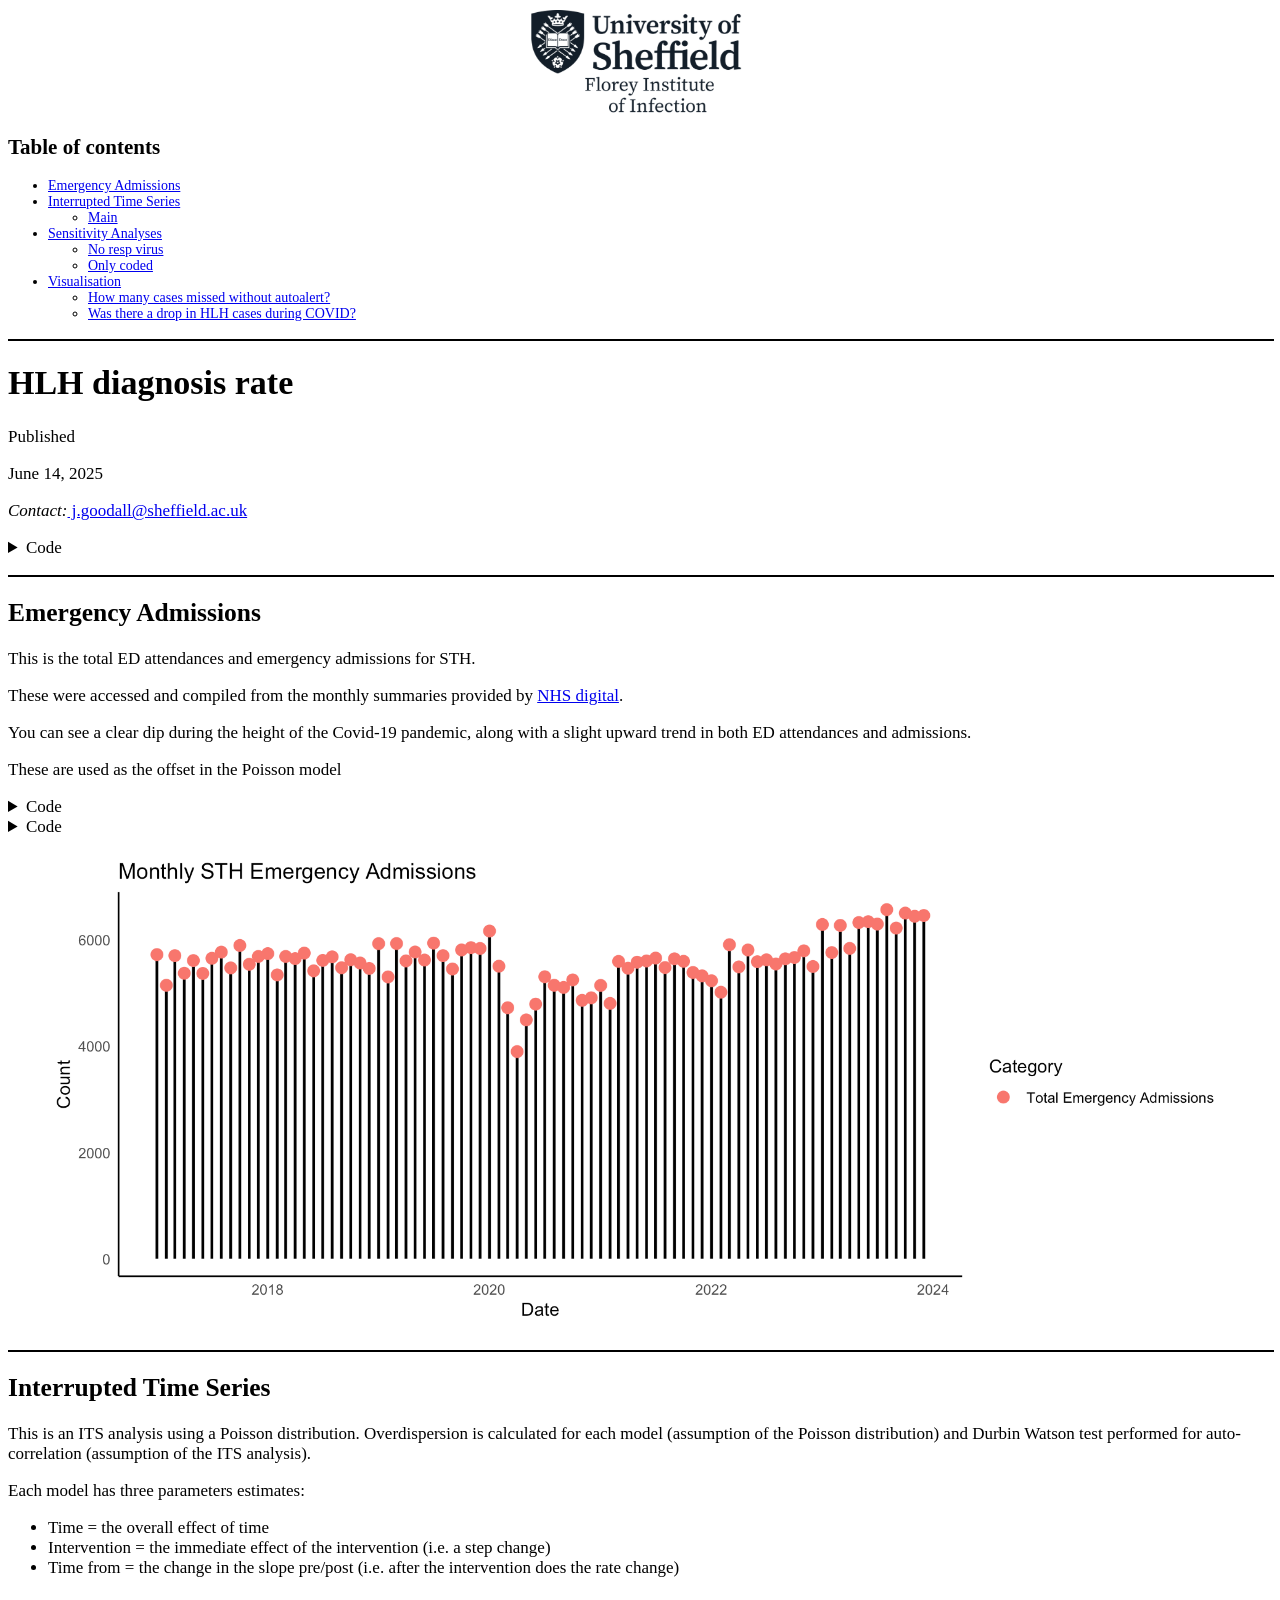
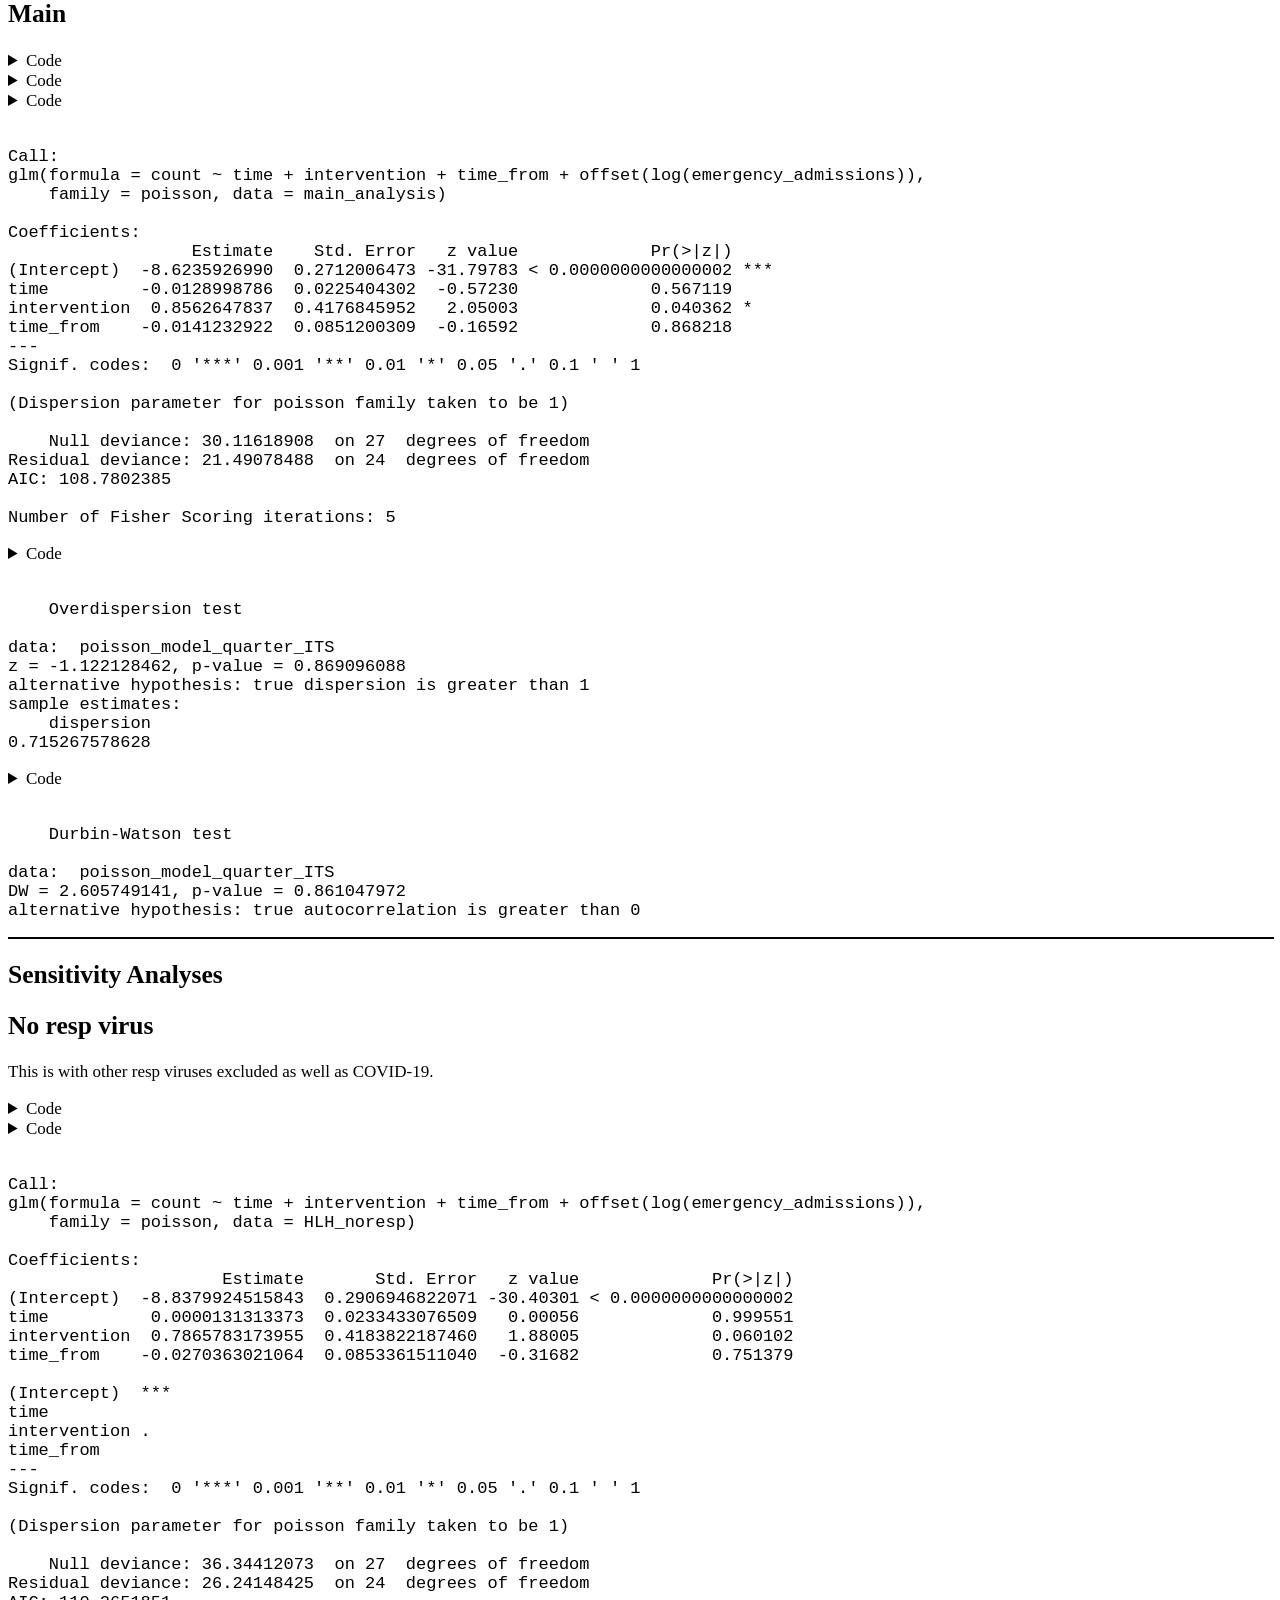
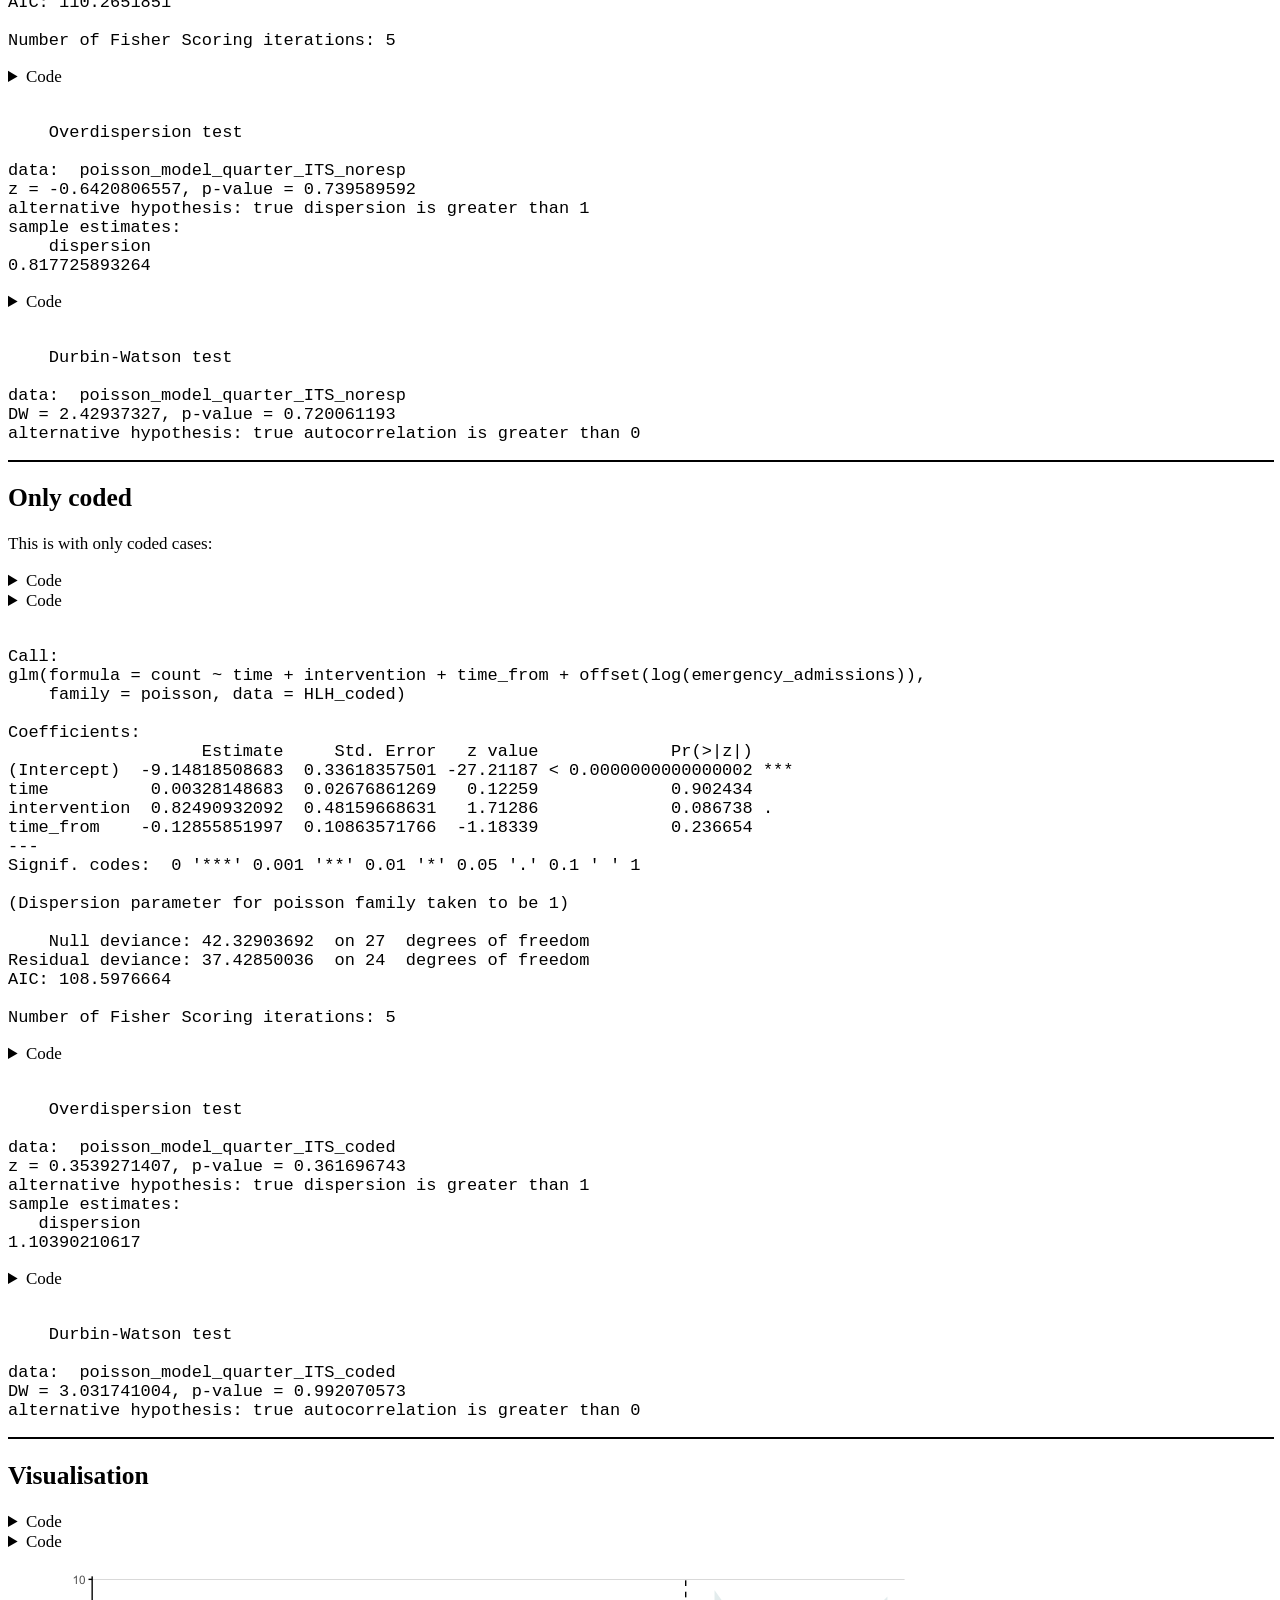
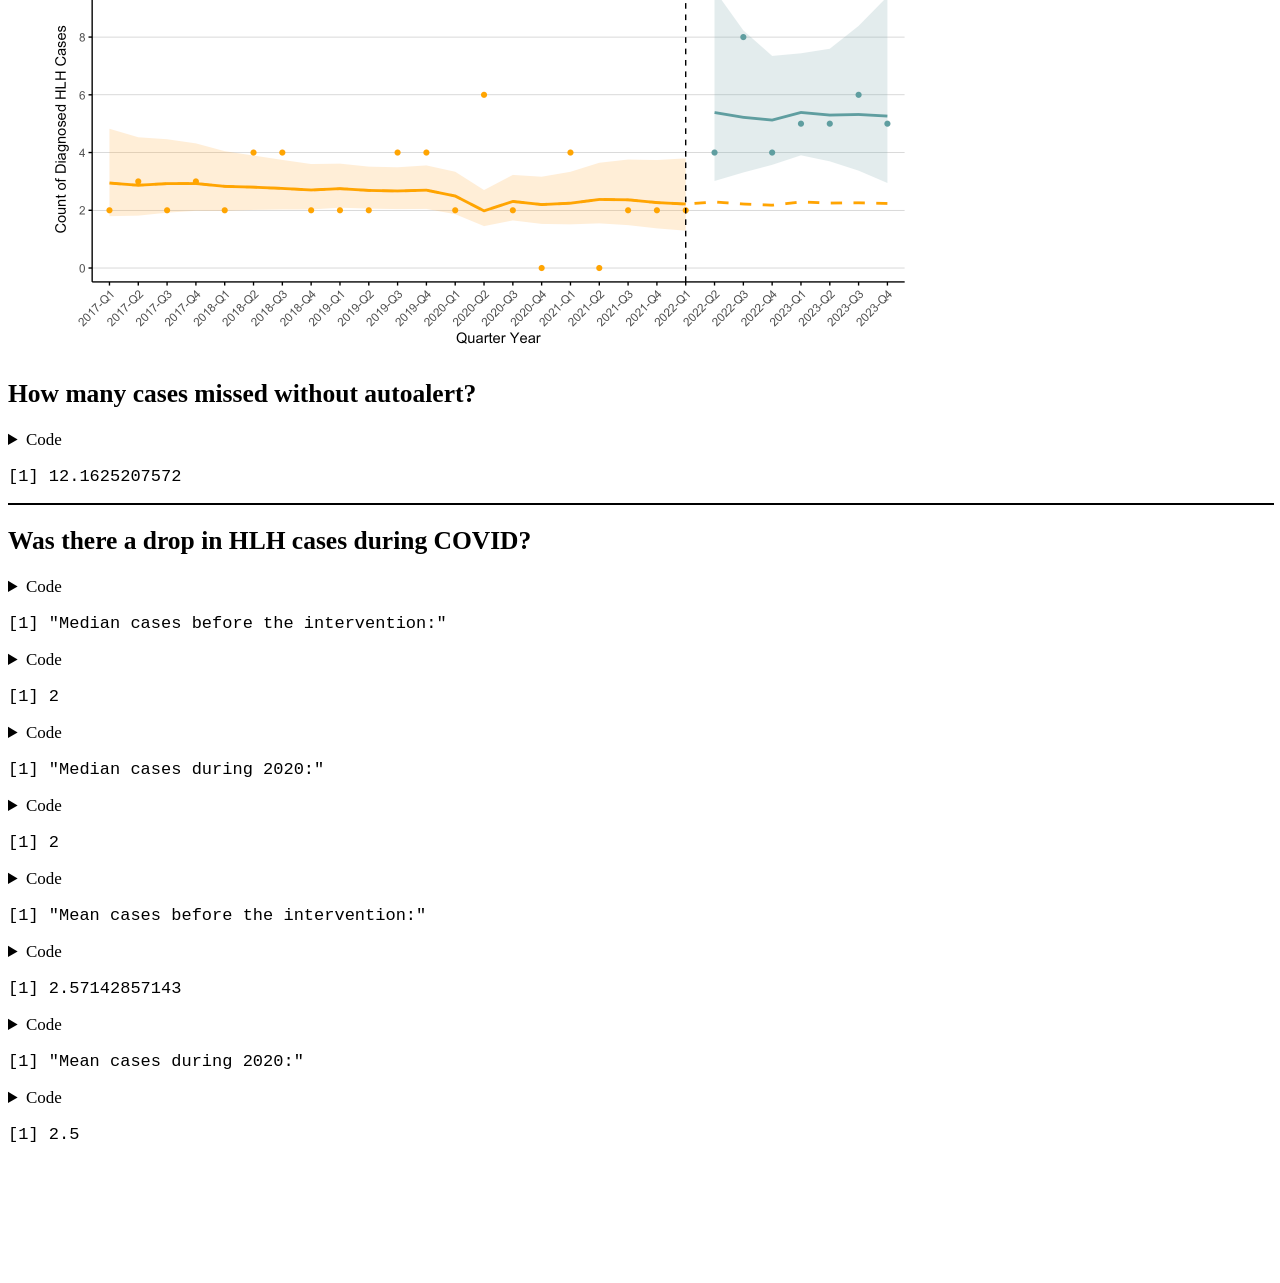
==== commit c092afe8: "Update html" ====
--- a/index.html
+++ b/index.html
@@ -6,7 +6,6 @@
 
 <meta name="viewport" content="width=device-width, initial-scale=1.0, user-scalable=yes">
 
-<meta name="author" content="Jack Goodall">
 <meta name="dcterms.date" content="2025-06-14">
 
 <title>HLH diagnosis rate</title>
@@ -111,12 +110,6 @@
 
 <div class="quarto-title-meta">
 
-    <div>
-    <div class="quarto-title-meta-heading">Author</div>
-    <div class="quarto-title-meta-contents">
-             <p>Jack Goodall </p>
-          </div>
-  </div>
     
     <div>
     <div class="quarto-title-meta-heading">Published</div>
